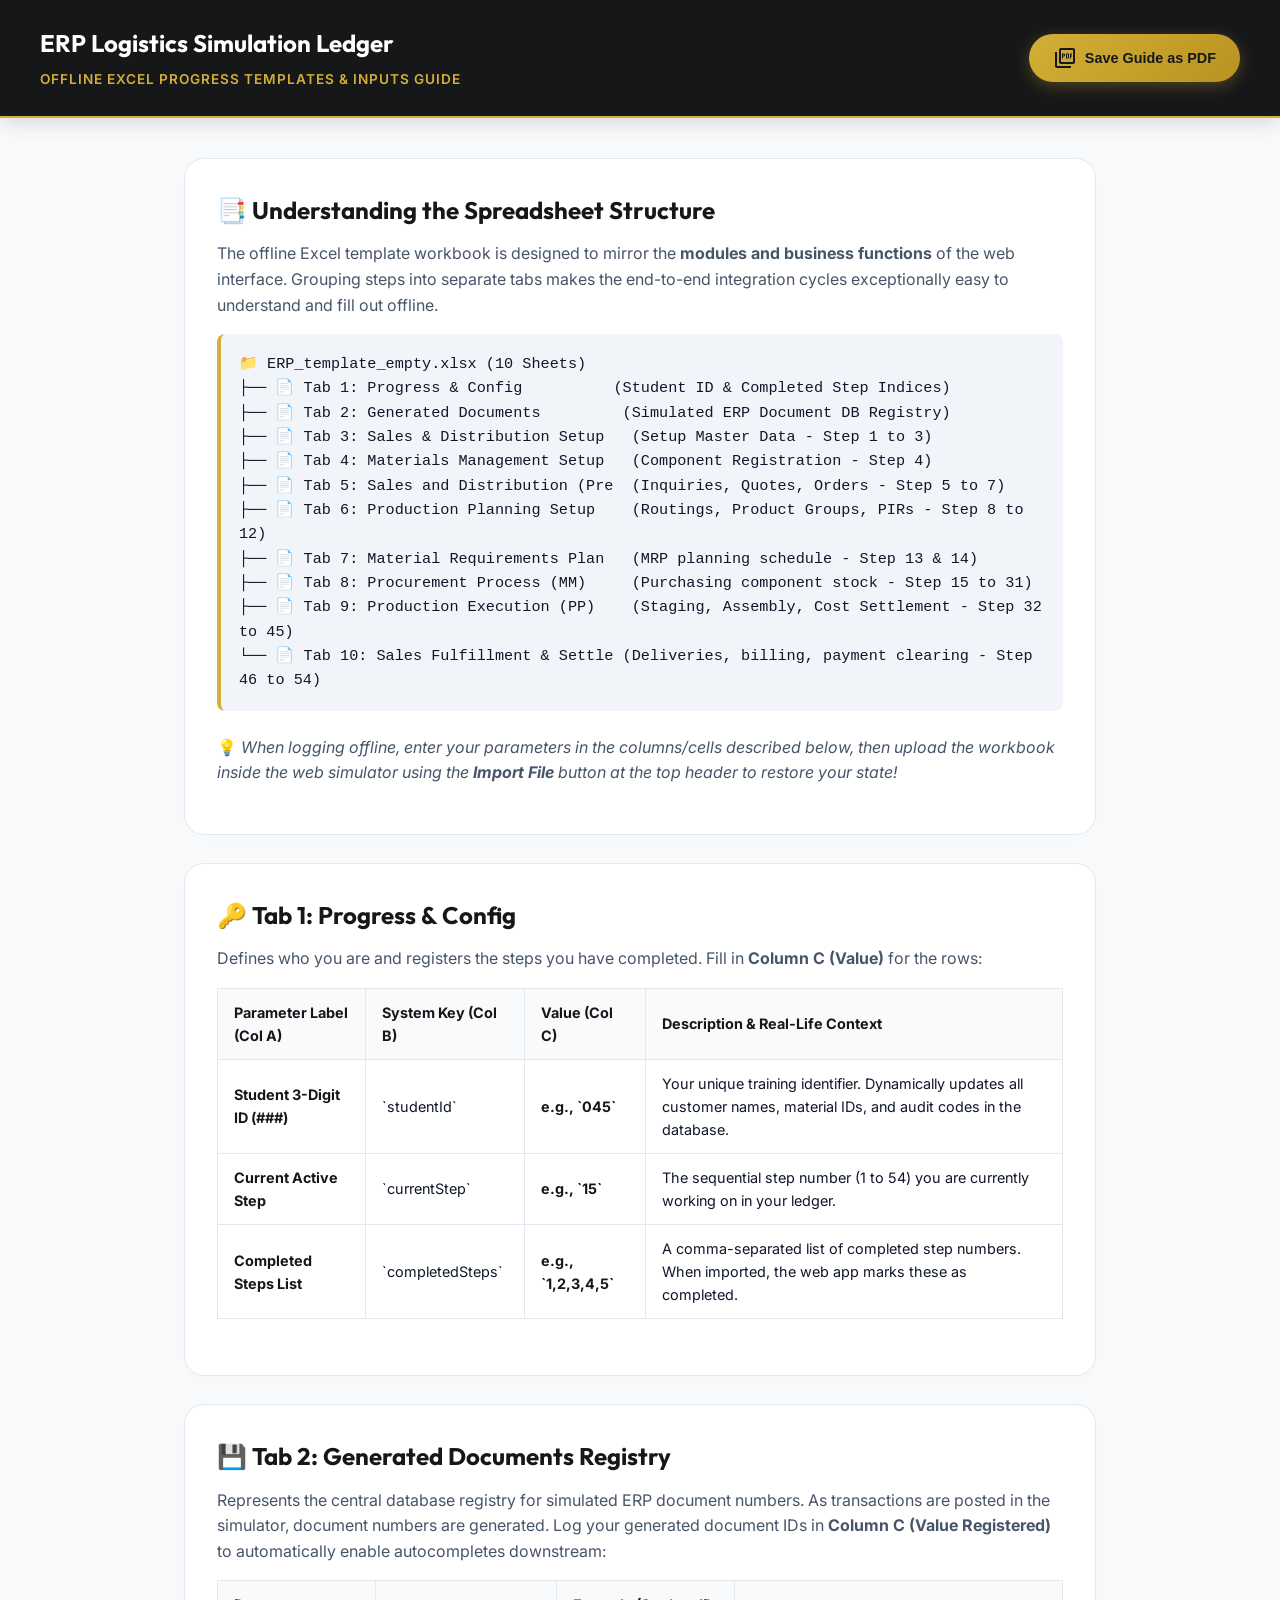
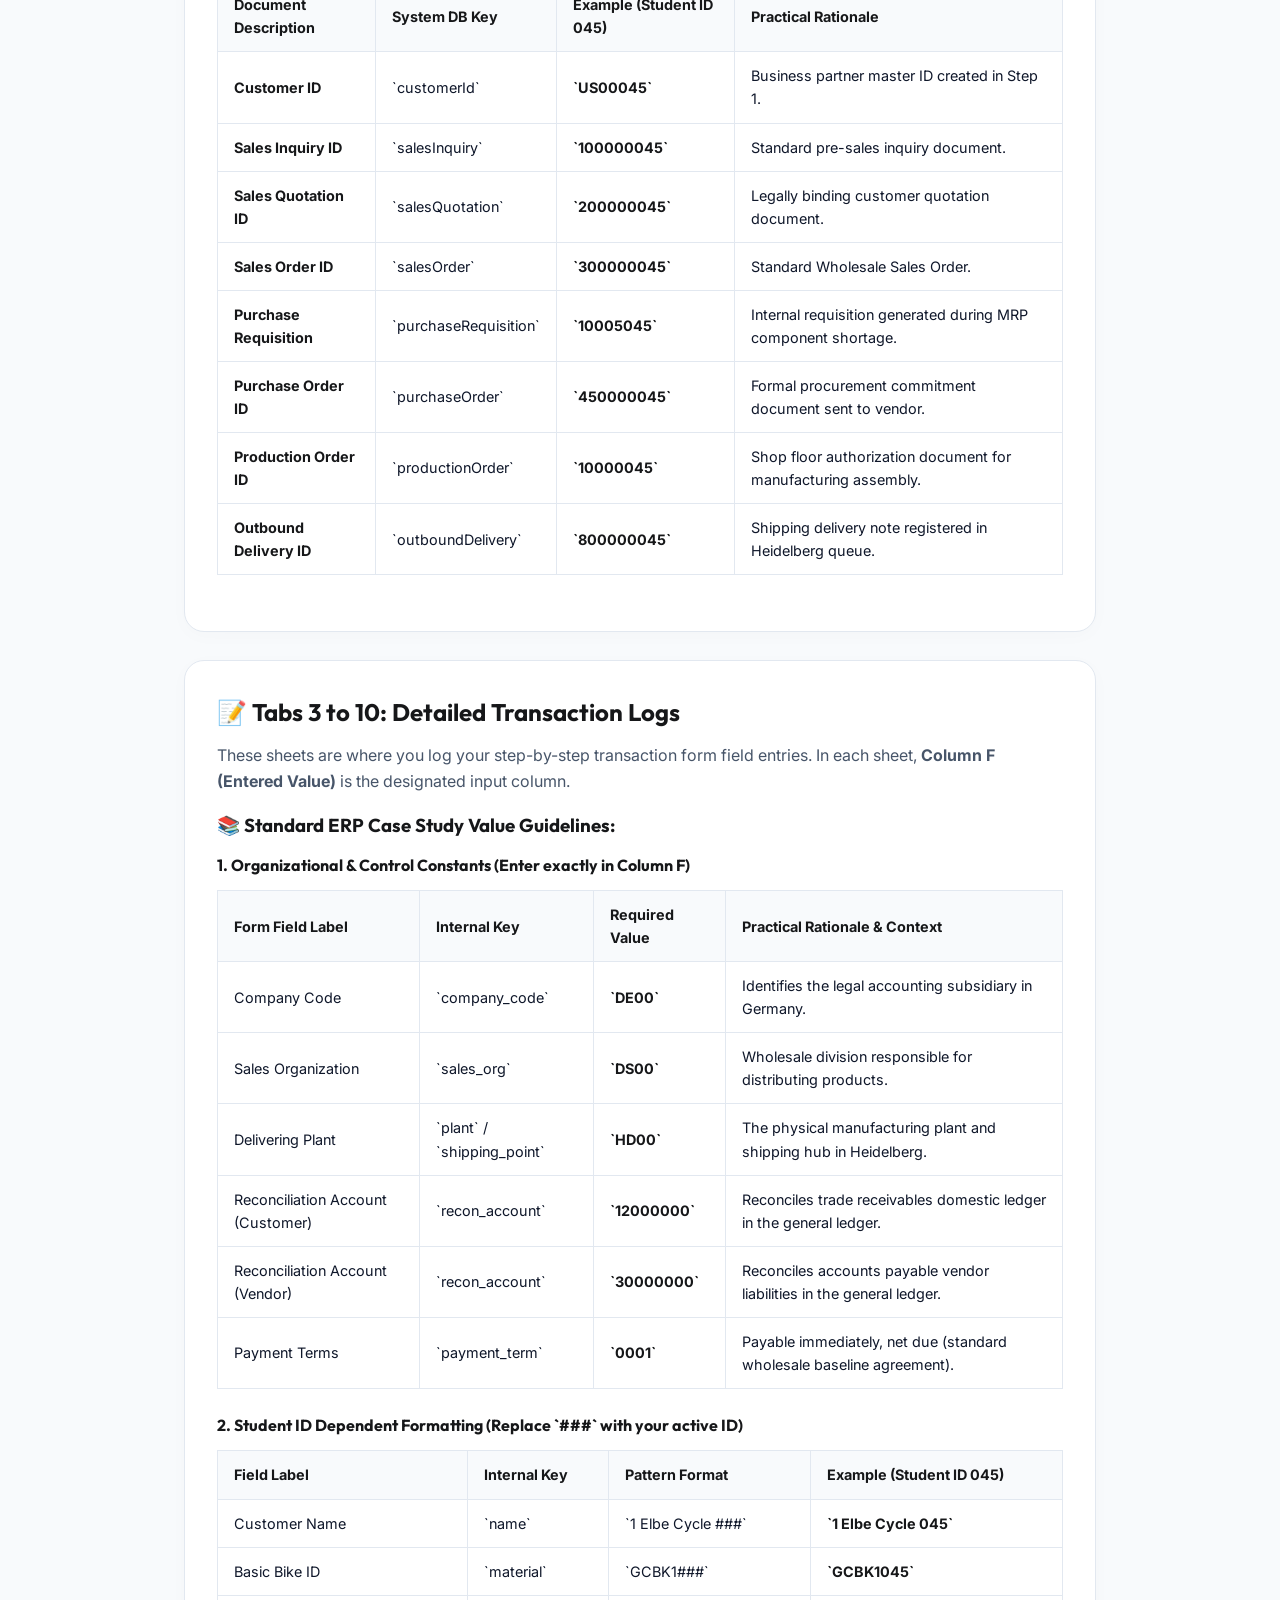
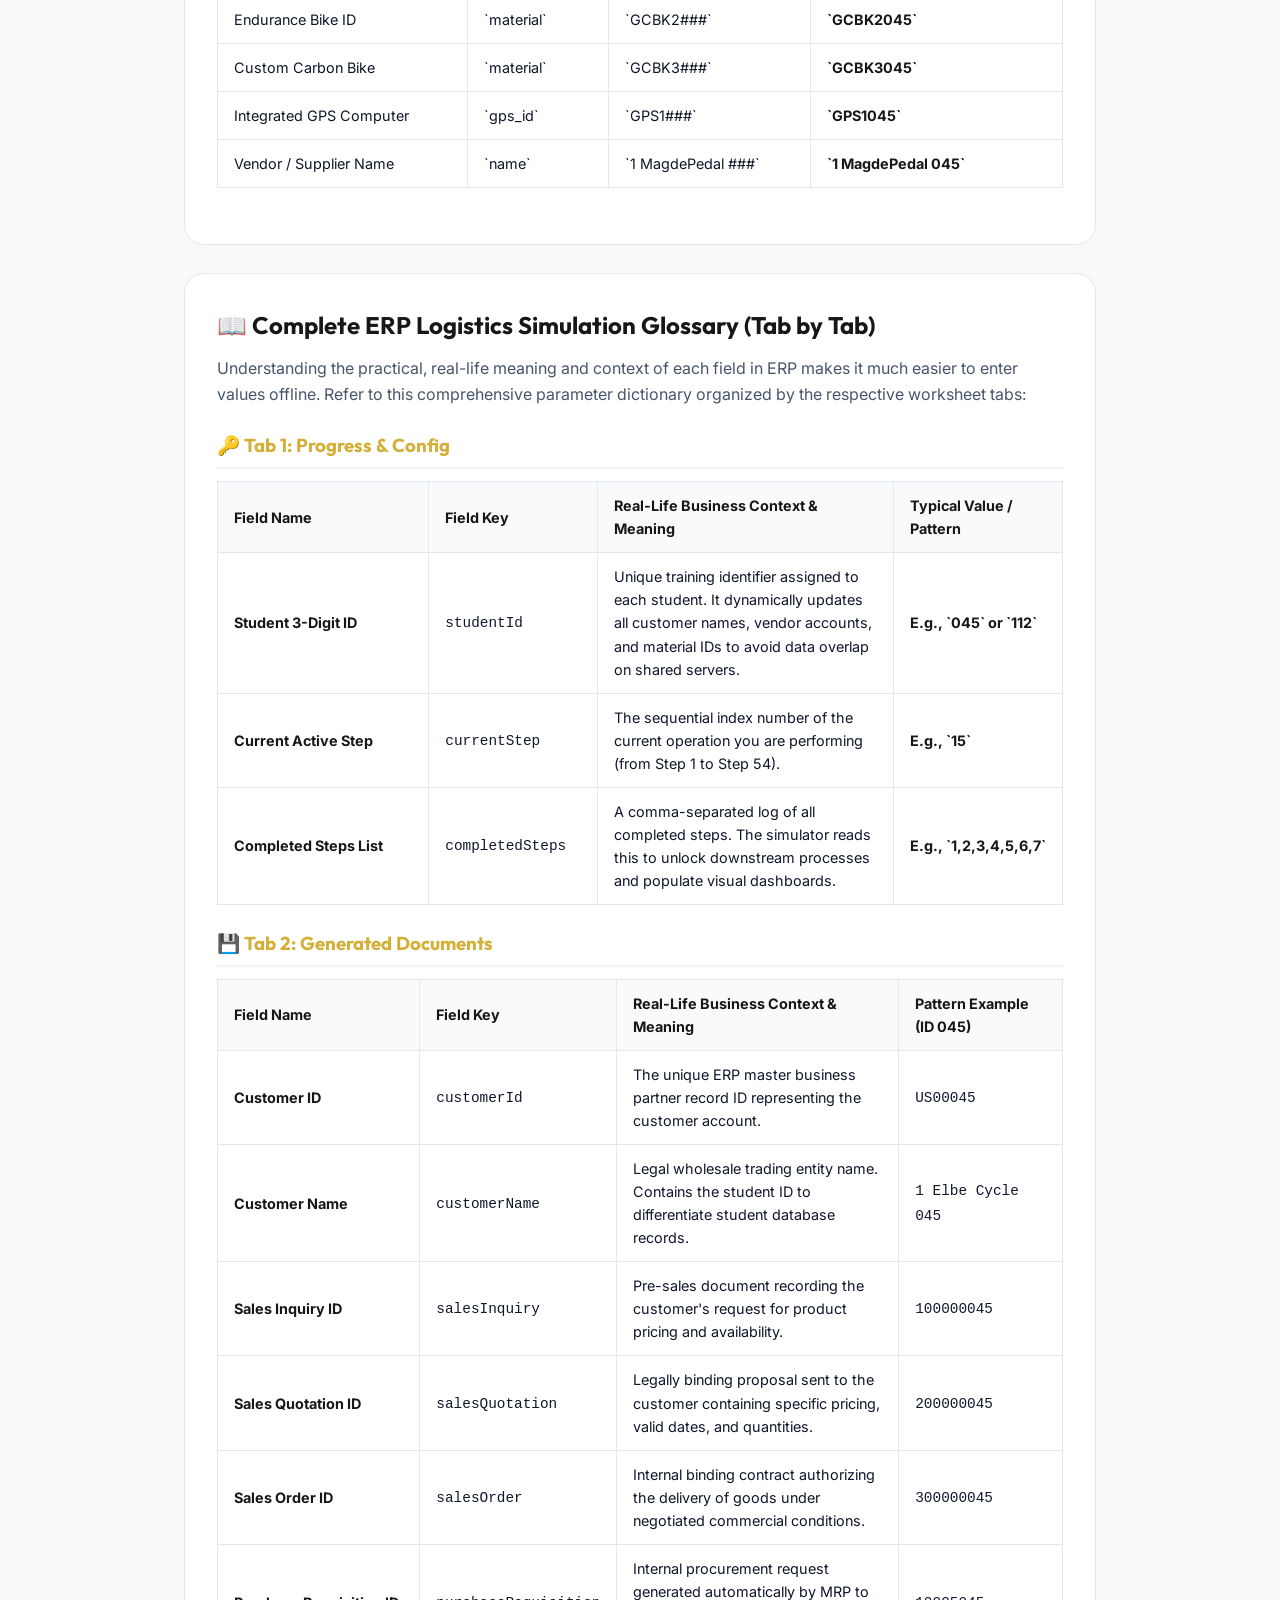
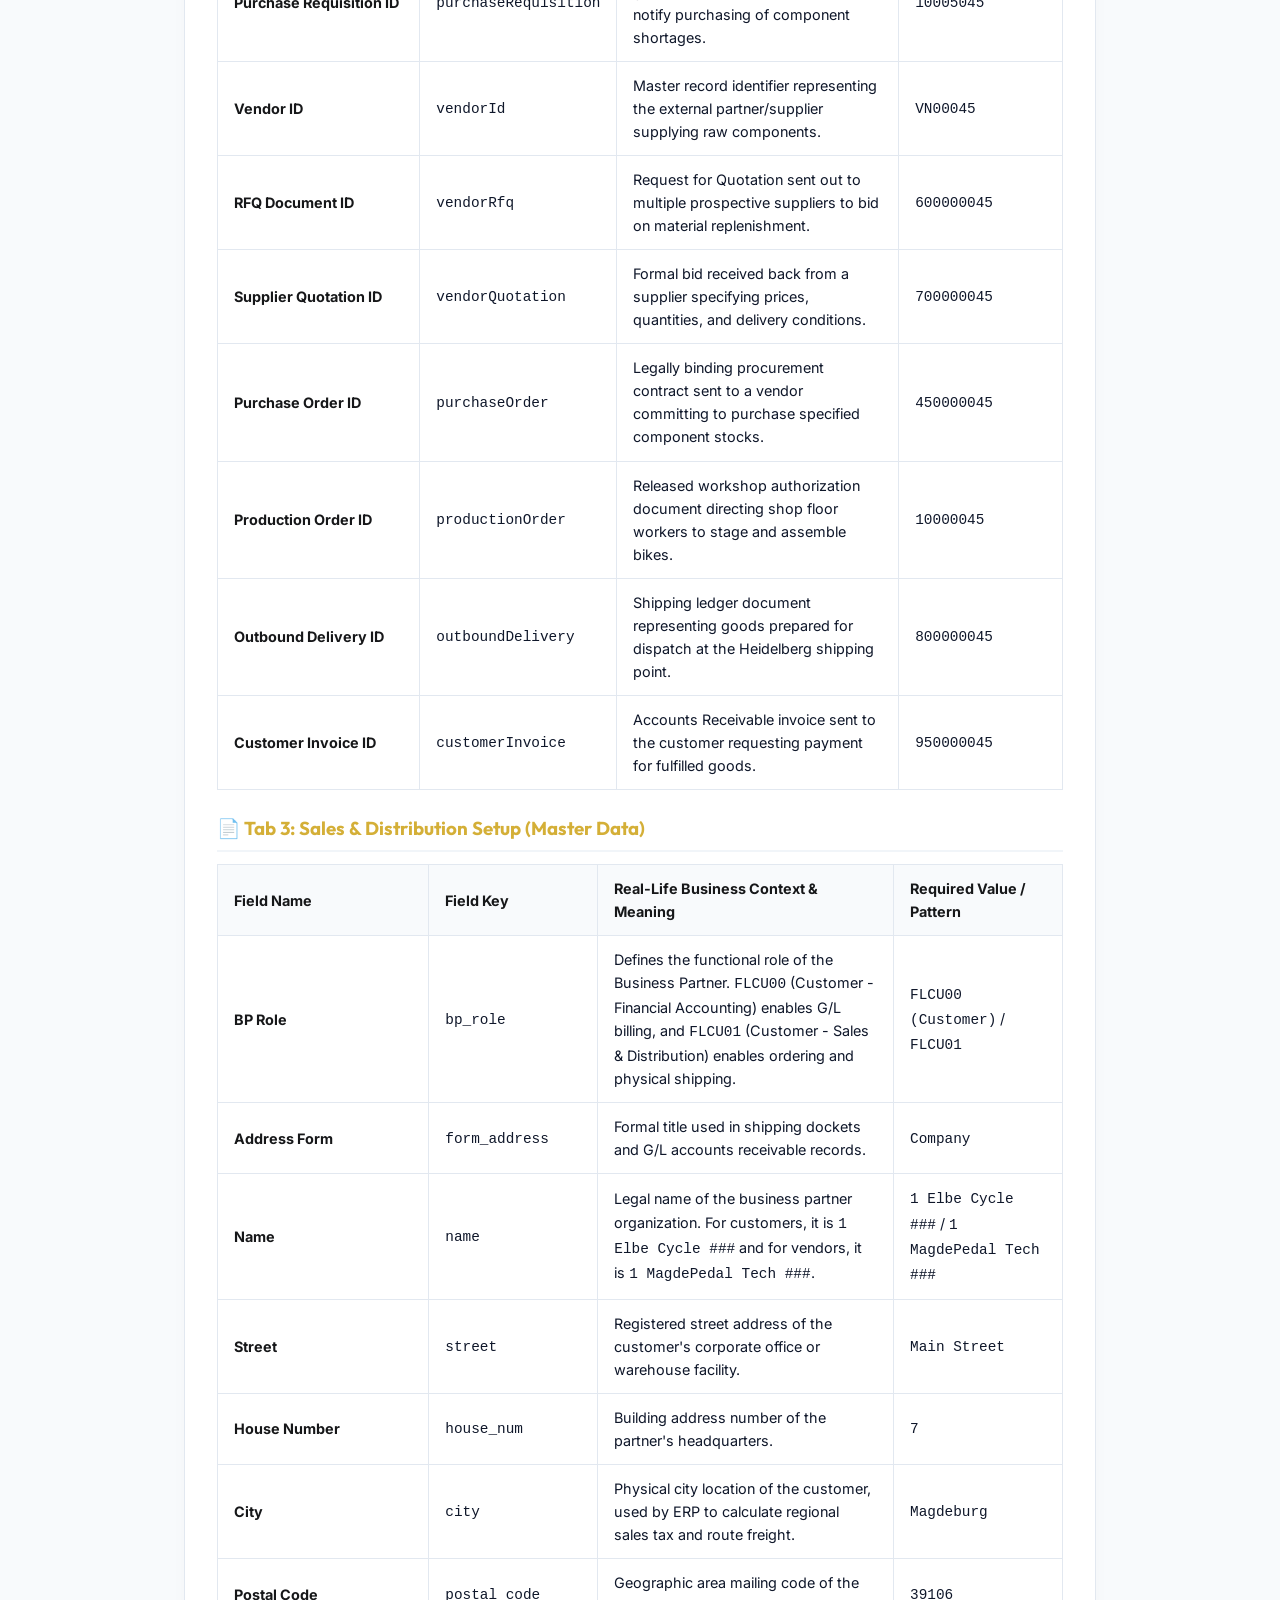
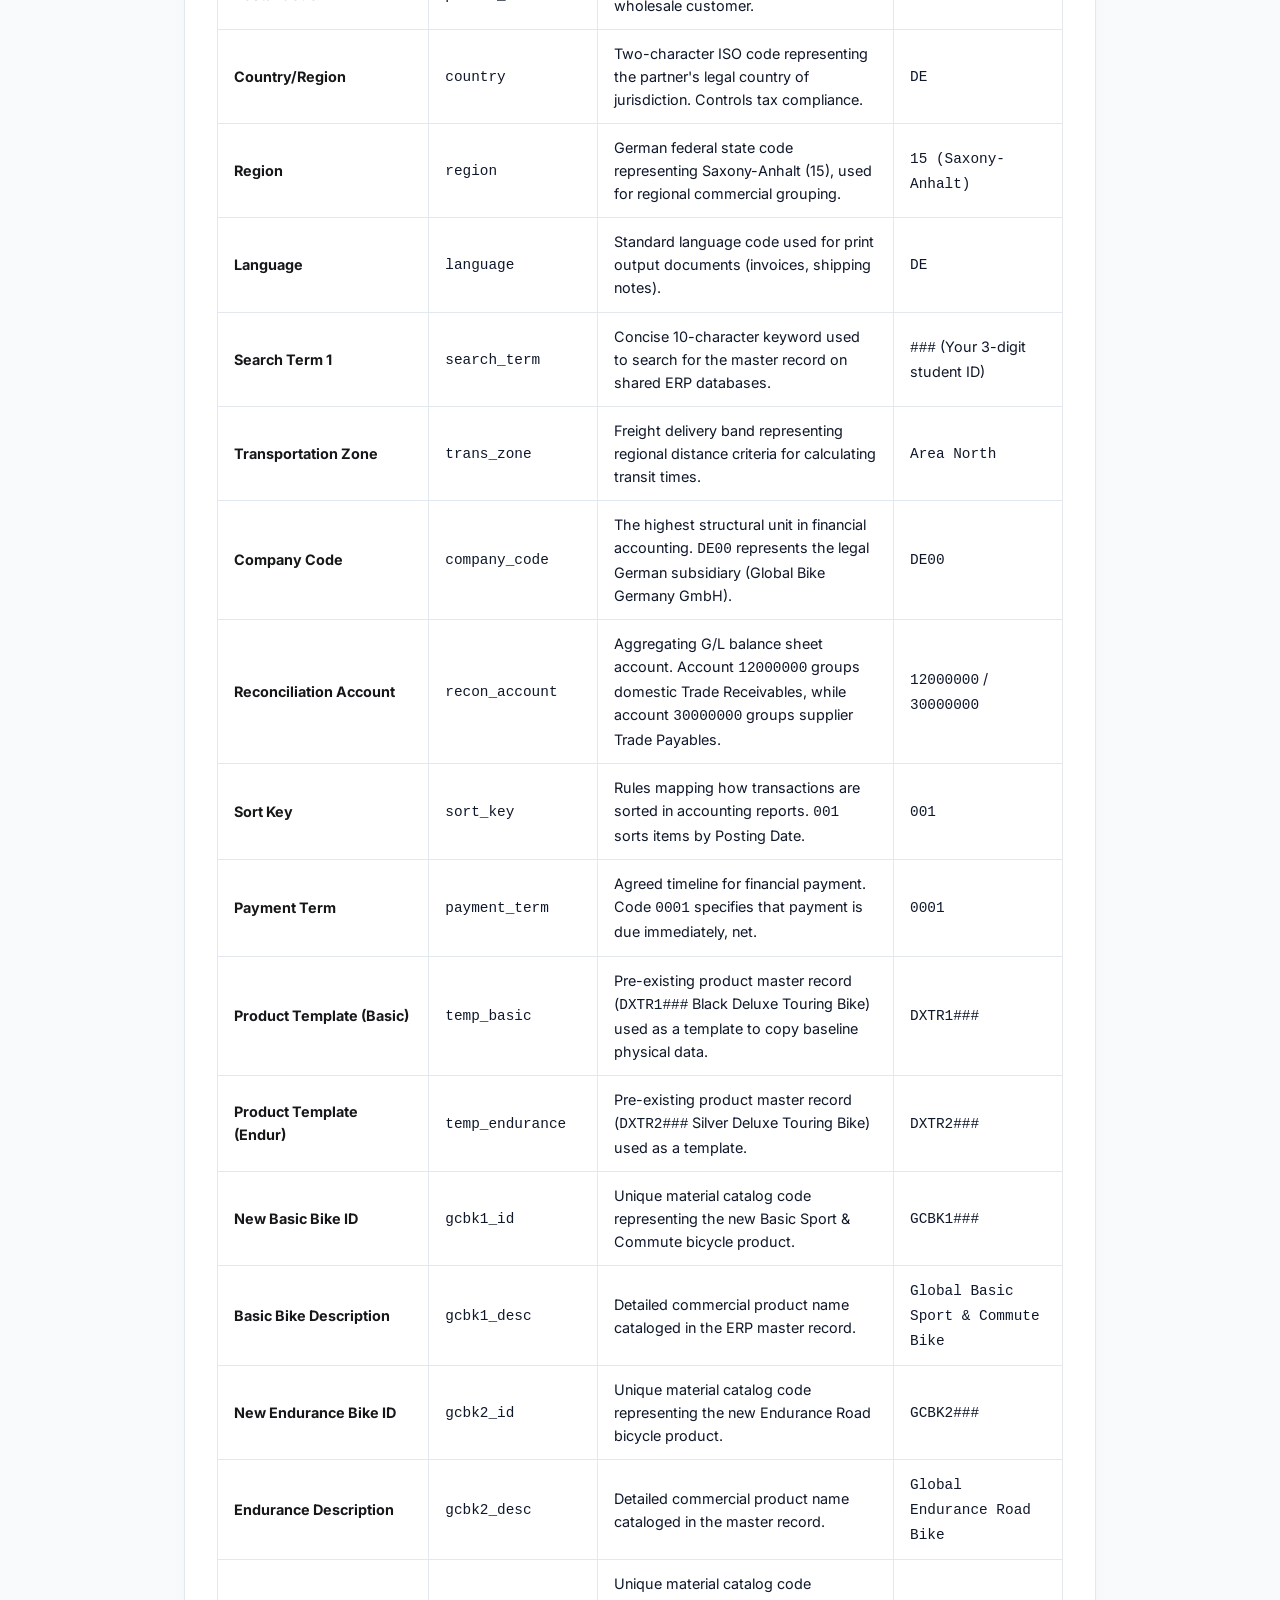
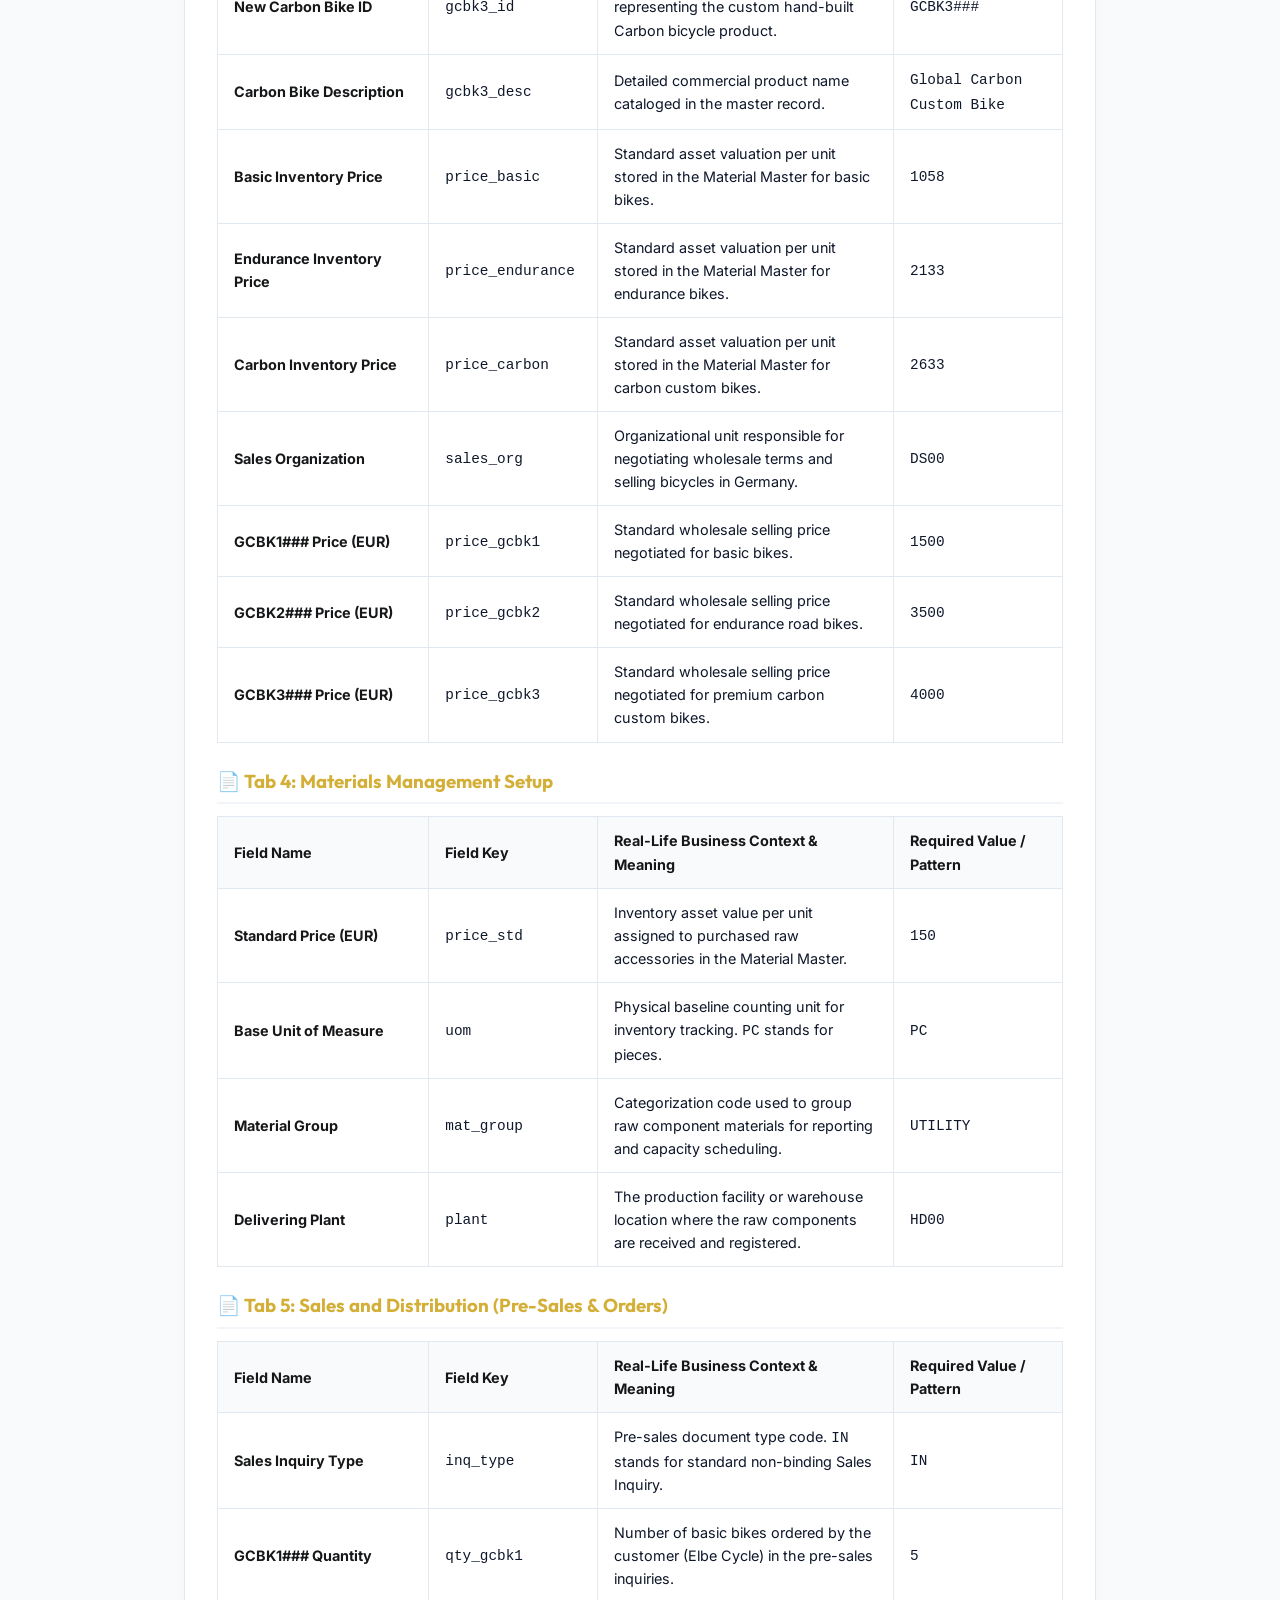
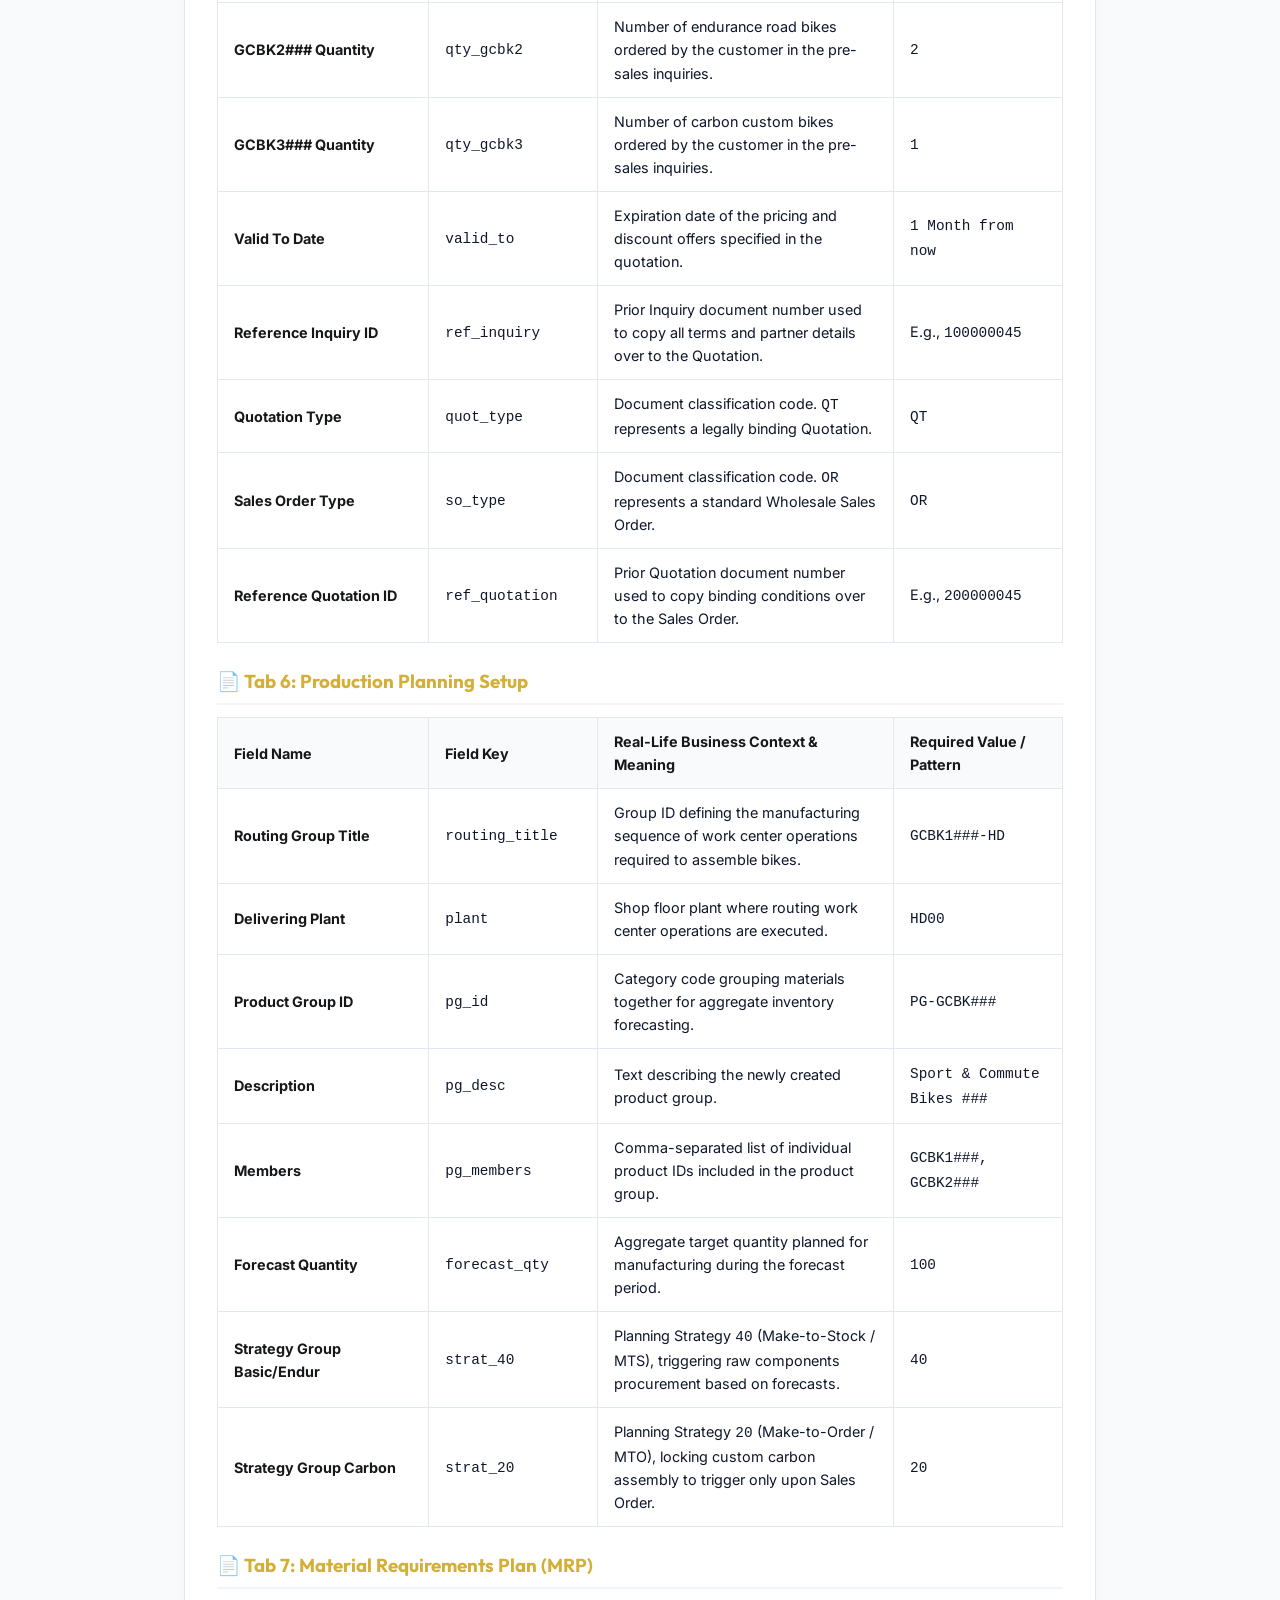
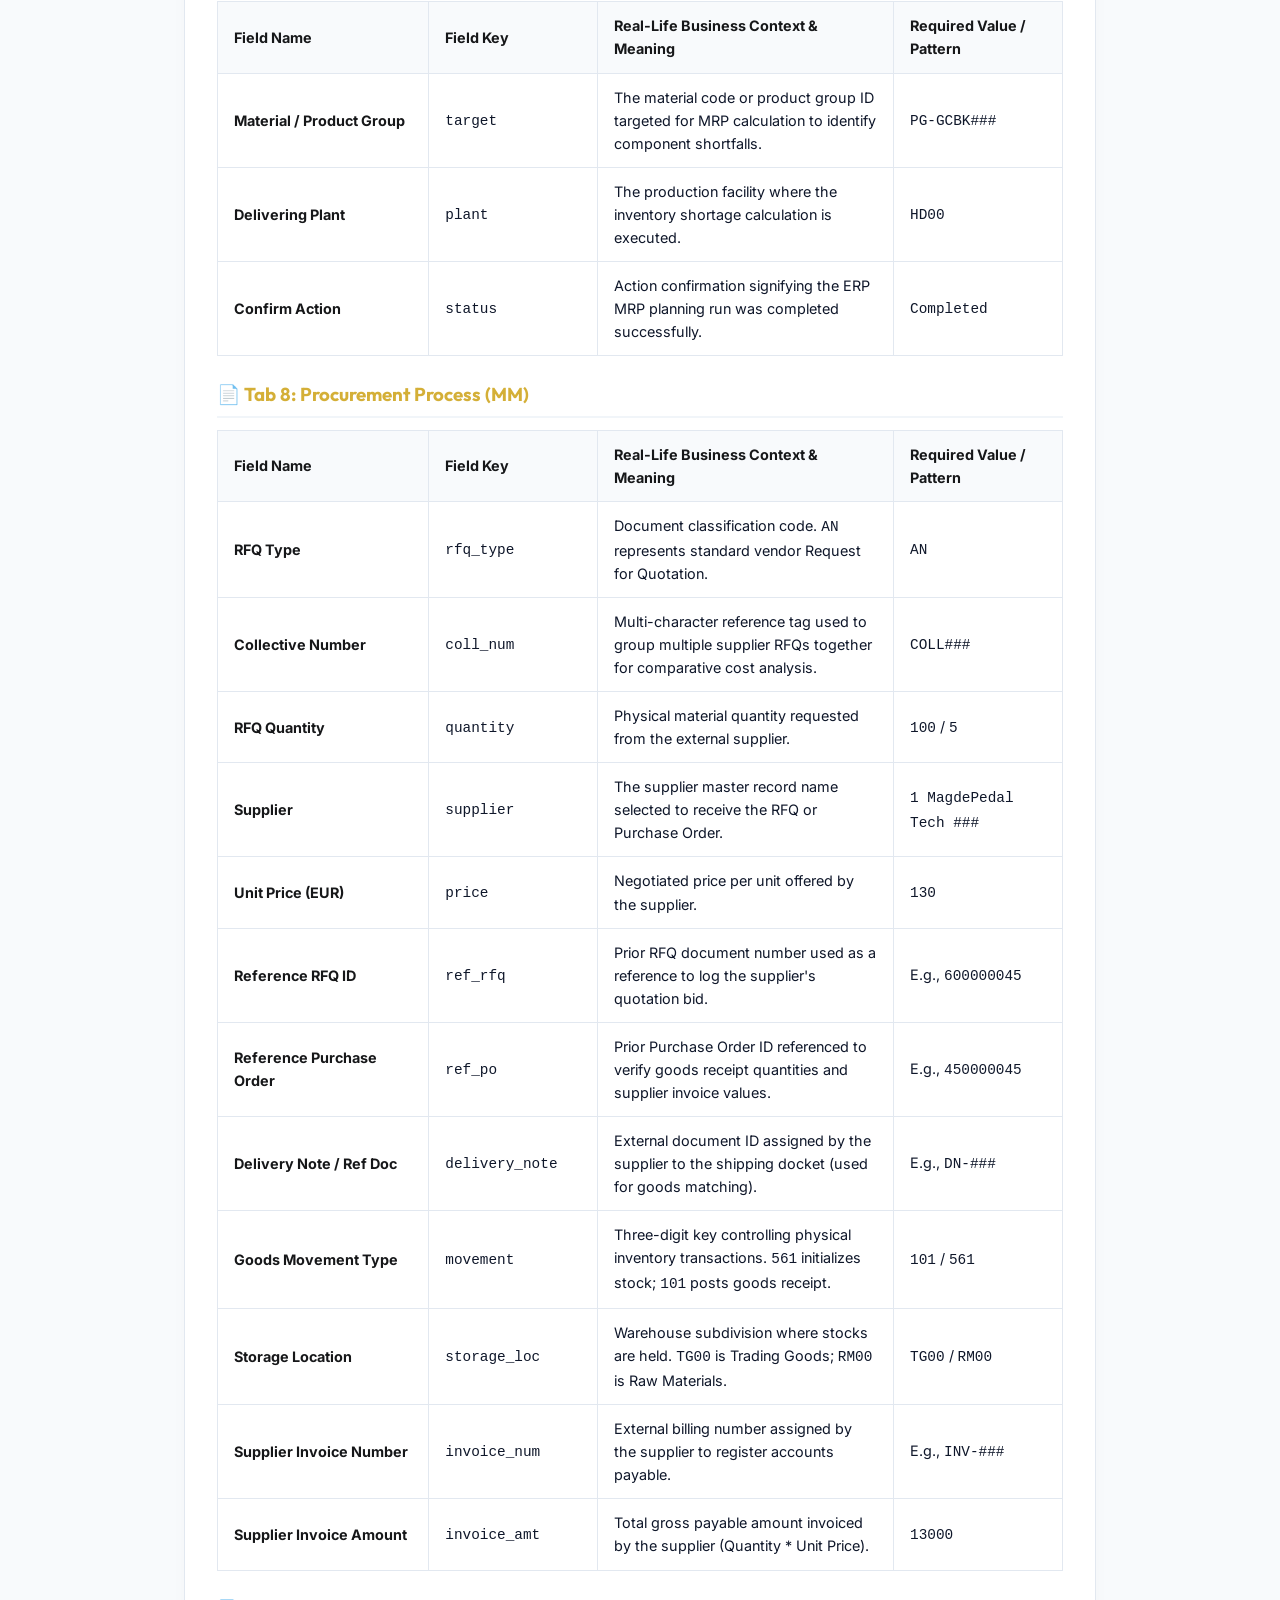
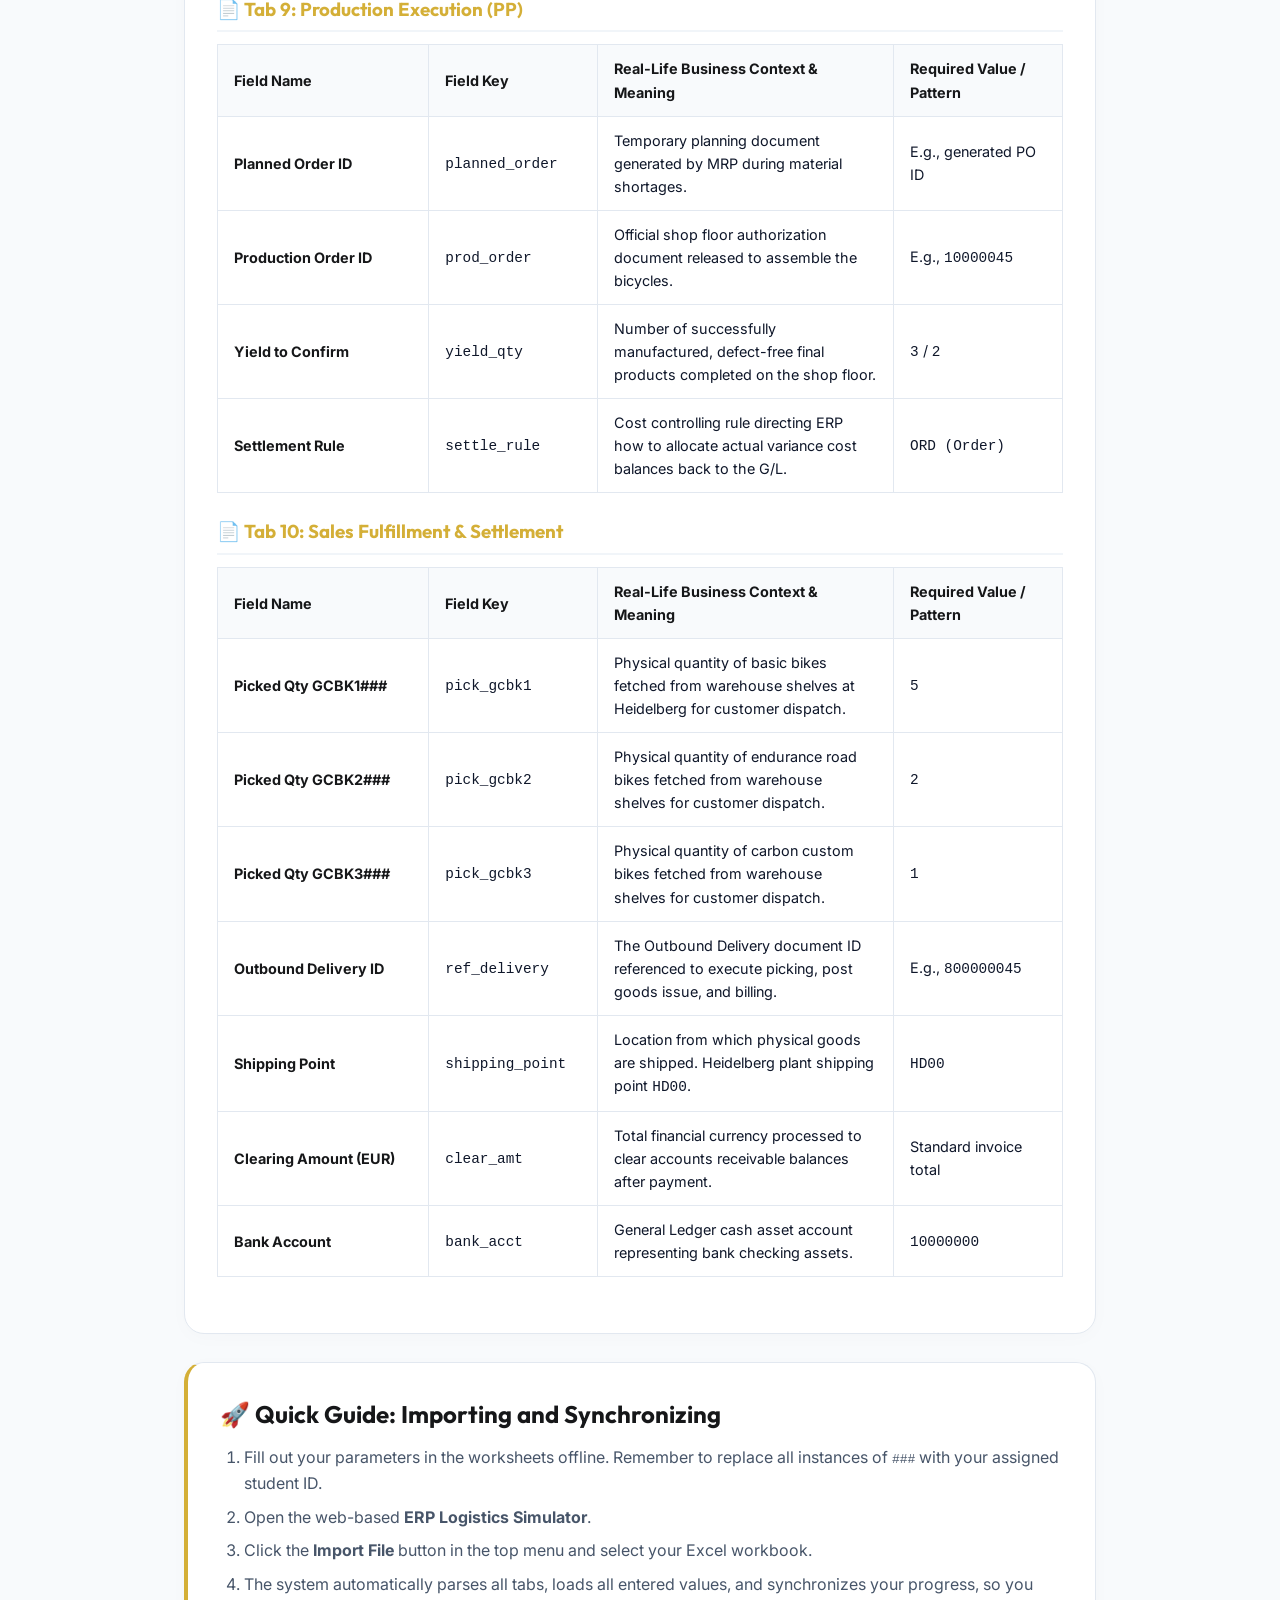
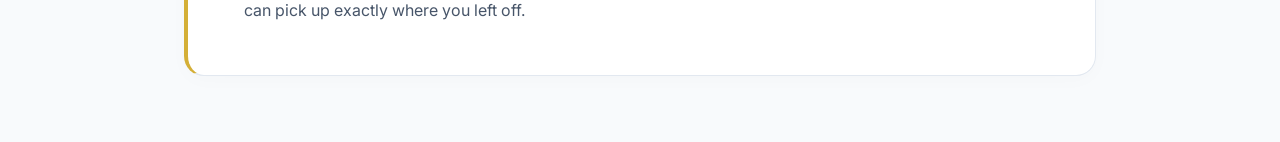
==== EXCEL_GUIDE.html @ 3cbfacad "Add files via upload" ====
<!DOCTYPE html>
<html lang="en">
<head>
  <meta charset="UTF-8">
  <meta name="viewport" content="width=device-width, initial-scale=1.0">
  <title>Offline Excel Ledger Instruction Guide - ERP ERP Logistics Simulator</title>
  <!-- Google Fonts -->
  <link rel="preconnect" href="https://fonts.googleapis.com">
  <link rel="preconnect" href="https://fonts.gstatic.com" crossorigin>
  <link href="https://fonts.googleapis.com/css2?family=Inter:wght@400;500;600;700&family=Outfit:wght@500;600;700;800&display=swap" rel="stylesheet">
  <!-- Google Material Symbols -->
  <link href="https://fonts.googleapis.com/css2?family=Material+Symbols+Outlined:opsz,wght,FILL,GRAD@20..48,100..700,0..1,-50..200" rel="stylesheet" />
  <style>
    :root {
      --primary: #d4af37; /* Metallic Yellow / Gold */
      --dark-grey: #161719; /* Deep Charcoal */
      --text-main: #0f172a;
      --text-muted: #475569;
      --border: #e2e8f0;
      --background: #f8fafc;
    }

    * {
      box-sizing: border-box;
      margin: 0;
      padding: 0;
    }

    body {
      font-family: 'Inter', sans-serif;
      color: var(--text-main);
      background-color: var(--background);
      line-height: 1.6;
      padding-bottom: 60px;
    }

    h1, h2, h3, h4 {
      font-family: 'Outfit', sans-serif;
      color: var(--dark-grey);
      margin-bottom: 12px;
      font-weight: 700;
    }

    /* Header Bar */
    header {
      background-color: var(--dark-grey);
      border-bottom: 2px solid var(--primary);
      color: #ffffff;
      padding: 24px 40px;
      display: flex;
      align-items: center;
      justify-content: space-between;
      position: sticky;
      top: 0;
      z-index: 100;
      box-shadow: 0 4px 20px rgba(0,0,0,0.15);
    }

    .header-title h1 {
      color: #ffffff;
      font-size: 1.5rem;
      margin-bottom: 4px;
    }

    .header-title span {
      color: var(--primary);
      font-size: 0.85rem;
      font-weight: 600;
      text-transform: uppercase;
      letter-spacing: 1px;
    }

    /* Print/PDF button styled beautifully in metallic gold */
    .btn-print {
      background: linear-gradient(135deg, var(--primary) 0%, #b89320 100%);
      color: #161719;
      border: none;
      padding: 12px 24px;
      border-radius: 9999px;
      font-size: 0.9rem;
      font-weight: 700;
      cursor: pointer;
      display: inline-flex;
      align-items: center;
      gap: 8px;
      box-shadow: 0 4px 15px rgba(212, 175, 55, 0.3);
      transition: all 0.3s cubic-bezier(0.34, 1.56, 0.64, 1);
    }

    .btn-print:hover {
      transform: translateY(-2px);
      box-shadow: 0 8px 25px rgba(212, 175, 55, 0.45);
    }

    .btn-print:active {
      transform: scale(0.95);
    }

    .material-symbols-outlined {
      font-variation-settings: 'FILL' 0, 'wght' 400, 'GRAD' 0, 'opsz' 24;
    }

    /* Content Area */
    .container {
      max-width: 960px;
      margin: 40px auto;
      padding: 0 24px;
    }

    .card {
      background: #ffffff;
      border: 1px solid var(--border);
      border-radius: 20px;
      padding: 32px;
      margin-bottom: 28px;
      box-shadow: 0 4px 20px rgba(0,0,0,0.02);
    }

    p {
      margin-bottom: 16px;
      color: var(--text-muted);
    }

    ol, ul {
      margin-bottom: 20px;
      padding-left: 24px;
    }

    li {
      margin-bottom: 8px;
      color: var(--text-muted);
    }

    /* Folder Structure Representation */
    .folder-tree {
      background-color: #f1f5f9;
      border-left: 4px solid var(--primary);
      border-radius: 8px;
      font-family: monospace;
      padding: 18px;
      margin-bottom: 24px;
      font-size: 0.95rem;
    }

    /* Table styling */
    table {
      width: 100%;
      border-collapse: collapse;
      margin-bottom: 24px;
      margin-top: 12px;
    }

    th, td {
      border: 1px solid var(--border);
      padding: 12px 16px;
      text-align: left;
      font-size: 0.9rem;
    }

    th {
      background-color: #f8fafc;
      font-weight: 700;
      color: var(--dark-grey);
    }

    td strong {
      color: var(--dark-grey);
    }

    .badge-primary {
      background-color: var(--primary);
      color: #161719;
      padding: 2px 8px;
      border-radius: 4px;
      font-size: 0.75rem;
      font-weight: 700;
    }

    /* Print styling rules */
    @media print {
      body {
        background-color: #ffffff;
        color: #000000;
        padding-bottom: 0;
      }
      header {
        display: none; /* Hide interactive header on paper */
      }
      .container {
        max-width: 100%;
        margin: 0;
        padding: 0;
      }
      .card {
        border: none;
        box-shadow: none;
        padding: 0;
        margin-bottom: 40px;
        page-break-inside: avoid;
      }
      th {
        background-color: #f1f5f9 !important;
        -webkit-print-color-adjust: exact;
        print-color-adjust: exact;
      }
      .badge-primary {
        border: 1px solid #000;
        color: #000;
      }
    }
  </style>
</head>
<body>

  <!-- Premium Dark Grey & Gold Header -->
  <header>
    <div class="header-title">
      <h1>ERP Logistics Simulation Ledger</h1>
      <span>Offline Excel Progress Templates &amp; Inputs Guide</span>
    </div>
    <button onclick="window.print()" class="btn-print">
      <span class="material-symbols-outlined">picture_as_pdf</span>
      <span>Save Guide as PDF</span>
    </button>
  </header>

  <div class="container">
    
    <!-- Card 1: Overview -->
    <div class="card">
      <h2>📑 Understanding the Spreadsheet Structure</h2>
      <p>The offline Excel template workbook is designed to mirror the <strong>modules and business functions</strong> of the web interface. Grouping steps into separate tabs makes the end-to-end integration cycles exceptionally easy to understand and fill out offline.</p>
      
      <div class="folder-tree">
📁 ERP_template_empty.xlsx (10 Sheets)<br>
├── 📄 Tab 1: Progress &amp; Config &nbsp; &nbsp; &nbsp; &nbsp; &nbsp;(Student ID &amp; Completed Step Indices)<br>
├── 📄 Tab 2: Generated Documents &nbsp; &nbsp; &nbsp; &nbsp; (Simulated ERP Document DB Registry)<br>
├── 📄 Tab 3: Sales &amp; Distribution Setup &nbsp; (Setup Master Data - Step 1 to 3)<br>
├── 📄 Tab 4: Materials Management Setup &nbsp; (Component Registration - Step 4)<br>
├── 📄 Tab 5: Sales and Distribution (Pre &nbsp;(Inquiries, Quotes, Orders - Step 5 to 7)<br>
├── 📄 Tab 6: Production Planning Setup &nbsp; &nbsp;(Routings, Product Groups, PIRs - Step 8 to 12)<br>
├── 📄 Tab 7: Material Requirements Plan &nbsp; (MRP planning schedule - Step 13 &amp; 14)<br>
├── 📄 Tab 8: Procurement Process (MM) &nbsp; &nbsp; (Purchasing component stock - Step 15 to 31)<br>
├── 📄 Tab 9: Production Execution (PP) &nbsp; &nbsp;(Staging, Assembly, Cost Settlement - Step 32 to 45)<br>
└── 📄 Tab 10: Sales Fulfillment &amp; Settle (Deliveries, billing, payment clearing - Step 46 to 54)
      </div>
      <p>💡 <em>When logging offline, enter your parameters in the columns/cells described below, then upload the workbook inside the web simulator using the <strong>Import File</strong> button at the top header to restore your state!</em></p>
    </div>

    <!-- Card 2: Tab 1 details -->
    <div class="card">
      <h2>🔑 Tab 1: Progress &amp; Config</h2>
      <p>Defines who you are and registers the steps you have completed. Fill in <strong>Column C (Value)</strong> for the rows:</p>
      <table>
        <thead>
          <tr>
            <th>Parameter Label (Col A)</th>
            <th>System Key (Col B)</th>
            <th>Value (Col C)</th>
            <th>Description &amp; Real-Life Context</th>
          </tr>
        </thead>
        <tbody>
          <tr>
            <td><strong>Student 3-Digit ID (###)</strong></td>
            <td>`studentId`</td>
            <td><strong>e.g., `045`</strong></td>
            <td>Your unique training identifier. Dynamically updates all customer names, material IDs, and audit codes in the database.</td>
          </tr>
          <tr>
            <td><strong>Current Active Step</strong></td>
            <td>`currentStep`</td>
            <td><strong>e.g., `15`</strong></td>
            <td>The sequential step number (1 to 54) you are currently working on in your ledger.</td>
          </tr>
          <tr>
            <td><strong>Completed Steps List</strong></td>
            <td>`completedSteps`</td>
            <td><strong>e.g., `1,2,3,4,5`</strong></td>
            <td>A comma-separated list of completed step numbers. When imported, the web app marks these as completed.</td>
          </tr>
        </tbody>
      </table>
    </div>

    <!-- Card 3: Tab 2 details -->
    <div class="card">
      <h2>💾 Tab 2: Generated Documents Registry</h2>
      <p>Represents the central database registry for simulated ERP document numbers. As transactions are posted in the simulator, document numbers are generated. Log your generated document IDs in <strong>Column C (Value Registered)</strong> to automatically enable autocompletes downstream:</p>
      <table>
        <thead>
          <tr>
            <th>Document Description</th>
            <th>System DB Key</th>
            <th>Example (Student ID 045)</th>
            <th>Practical Rationale</th>
          </tr>
        </thead>
        <tbody>
          <tr>
            <td><strong>Customer ID</strong></td>
            <td>`customerId`</td>
            <td><strong>`US00045`</strong></td>
            <td>Business partner master ID created in Step 1.</td>
          </tr>
          <tr>
            <td><strong>Sales Inquiry ID</strong></td>
            <td>`salesInquiry`</td>
            <td><strong>`100000045`</strong></td>
            <td>Standard pre-sales inquiry document.</td>
          </tr>
          <tr>
            <td><strong>Sales Quotation ID</strong></td>
            <td>`salesQuotation`</td>
            <td><strong>`200000045`</strong></td>
            <td>Legally binding customer quotation document.</td>
          </tr>
          <tr>
            <td><strong>Sales Order ID</strong></td>
            <td>`salesOrder`</td>
            <td><strong>`300000045`</strong></td>
            <td>Standard Wholesale Sales Order.</td>
          </tr>
          <tr>
            <td><strong>Purchase Requisition</strong></td>
            <td>`purchaseRequisition`</td>
            <td><strong>`10005045`</strong></td>
            <td>Internal requisition generated during MRP component shortage.</td>
          </tr>
          <tr>
            <td><strong>Purchase Order ID</strong></td>
            <td>`purchaseOrder`</td>
            <td><strong>`450000045`</strong></td>
            <td>Formal procurement commitment document sent to vendor.</td>
          </tr>
          <tr>
            <td><strong>Production Order ID</strong></td>
            <td>`productionOrder`</td>
            <td><strong>`10000045`</strong></td>
            <td>Shop floor authorization document for manufacturing assembly.</td>
          </tr>
          <tr>
            <td><strong>Outbound Delivery ID</strong></td>
            <td>`outboundDelivery`</td>
            <td><strong>`800000045`</strong></td>
            <td>Shipping delivery note registered in Heidelberg queue.</td>
          </tr>
        </tbody>
      </table>
    </div>

    <!-- Card 4: Tab 3-10 details -->
    <div class="card">
      <h2>📝 Tabs 3 to 10: Detailed Transaction Logs</h2>
      <p>These sheets are where you log your step-by-step transaction form field entries. In each sheet, <strong>Column F (Entered Value)</strong> is the designated input column.</p>
      
      <h3>📚 Standard ERP Case Study Value Guidelines:</h3>
      
      <h4>1. Organizational &amp; Control Constants (Enter exactly in Column F)</h4>
      <table>
        <thead>
          <tr>
            <th>Form Field Label</th>
            <th>Internal Key</th>
            <th>Required Value</th>
            <th>Practical Rationale &amp; Context</th>
          </tr>
        </thead>
        <tbody>
          <tr>
            <td>Company Code</td>
            <td>`company_code`</td>
            <td><strong>`DE00`</strong></td>
            <td>Identifies the legal accounting subsidiary in Germany.</td>
          </tr>
          <tr>
            <td>Sales Organization</td>
            <td>`sales_org`</td>
            <td><strong>`DS00`</strong></td>
            <td>Wholesale division responsible for distributing products.</td>
          </tr>
          <tr>
            <td>Delivering Plant</td>
            <td>`plant` / `shipping_point`</td>
            <td><strong>`HD00`</strong></td>
            <td>The physical manufacturing plant and shipping hub in Heidelberg.</td>
          </tr>
          <tr>
            <td>Reconciliation Account (Customer)</td>
            <td>`recon_account`</td>
            <td><strong>`12000000`</strong></td>
            <td>Reconciles trade receivables domestic ledger in the general ledger.</td>
          </tr>
          <tr>
            <td>Reconciliation Account (Vendor)</td>
            <td>`recon_account`</td>
            <td><strong>`30000000`</strong></td>
            <td>Reconciles accounts payable vendor liabilities in the general ledger.</td>
          </tr>
          <tr>
            <td>Payment Terms</td>
            <td>`payment_term`</td>
            <td><strong>`0001`</strong></td>
            <td>Payable immediately, net due (standard wholesale baseline agreement).</td>
          </tr>
        </tbody>
      </table>

      <h4>2. Student ID Dependent Formatting (Replace `###` with your active ID)</h4>
      <table>
        <thead>
          <tr>
            <th>Field Label</th>
            <th>Internal Key</th>
            <th>Pattern Format</th>
            <th>Example (Student ID 045)</th>
          </tr>
        </thead>
        <tbody>
          <tr>
            <td>Customer Name</td>
            <td>`name`</td>
            <td>`1 Elbe Cycle ###`</td>
            <td><strong>`1 Elbe Cycle 045`</strong></td>
          </tr>
          <tr>
            <td>Basic Bike ID</td>
            <td>`material`</td>
            <td>`GCBK1###`</td>
            <td><strong>`GCBK1045`</strong></td>
          </tr>
          <tr>
            <td>Endurance Bike ID</td>
            <td>`material`</td>
            <td>`GCBK2###`</td>
            <td><strong>`GCBK2045`</strong></td>
          </tr>
          <tr>
            <td>Custom Carbon Bike</td>
            <td>`material`</td>
            <td>`GCBK3###`</td>
            <td><strong>`GCBK3045`</strong></td>
          </tr>
          <tr>
            <td>Integrated GPS Computer</td>
            <td>`gps_id`</td>
            <td>`GPS1###`</td>
            <td><strong>`GPS1045`</strong></td>
          </tr>
          <tr>
            <td>Vendor / Supplier Name</td>
            <td>`name`</td>
            <td>`1 MagdePedal ###`</td>
            <td><strong>`1 MagdePedal 045`</strong></td>
          </tr>
        </tbody>
      </table>
    </div>

    <!-- Card 5: Business Fields Glossary -->
    <div class="card">
      <h2>📖 Complete ERP Logistics Simulation Glossary (Tab by Tab)</h2>
      <p>Understanding the practical, real-life meaning and context of each field in ERP makes it much easier to enter values offline. Refer to this comprehensive parameter dictionary organized by the respective worksheet tabs:</p>

      <h3 style="margin-top: 24px; color: var(--primary); border-bottom: 2px solid #f1f5f9; padding-bottom: 6px;">🔑 Tab 1: Progress &amp; Config</h3>
      <table>
        <thead>
          <tr>
            <th style="width: 25%;">Field Name</th>
            <th style="width: 20%;">Field Key</th>
            <th style="width: 35%;">Real-Life Business Context &amp; Meaning</th>
            <th style="width: 20%;">Typical Value / Pattern</th>
          </tr>
        </thead>
        <tbody>
          <tr>
            <td><strong>Student 3-Digit ID</strong></td>
            <td><code>studentId</code></td>
            <td>Unique training identifier assigned to each student. It dynamically updates all customer names, vendor accounts, and material IDs to avoid data overlap on shared servers.</td>
            <td><strong>E.g., `045` or `112`</strong></td>
          </tr>
          <tr>
            <td><strong>Current Active Step</strong></td>
            <td><code>currentStep</code></td>
            <td>The sequential index number of the current operation you are performing (from Step 1 to Step 54).</td>
            <td><strong>E.g., `15`</strong></td>
          </tr>
          <tr>
            <td><strong>Completed Steps List</strong></td>
            <td><code>completedSteps</code></td>
            <td>A comma-separated log of all completed steps. The simulator reads this to unlock downstream processes and populate visual dashboards.</td>
            <td><strong>E.g., `1,2,3,4,5,6,7`</strong></td>
          </tr>
        </tbody>
      </table>

      <h3 style="margin-top: 24px; color: var(--primary); border-bottom: 2px solid #f1f5f9; padding-bottom: 6px;">💾 Tab 2: Generated Documents</h3>
      <table>
        <thead>
          <tr>
            <th style="width: 25%;">Field Name</th>
            <th style="width: 20%;">Field Key</th>
            <th style="width: 35%;">Real-Life Business Context &amp; Meaning</th>
            <th style="width: 20%;">Pattern Example (ID 045)</th>
          </tr>
        </thead>
        <tbody>
          <tr>
            <td><strong>Customer ID</strong></td>
            <td><code>customerId</code></td>
            <td>The unique ERP master business partner record ID representing the customer account.</td>
            <td><code>US00045</code></td>
          </tr>
          <tr>
            <td><strong>Customer Name</strong></td>
            <td><code>customerName</code></td>
            <td>Legal wholesale trading entity name. Contains the student ID to differentiate student database records.</td>
            <td><code>1 Elbe Cycle 045</code></td>
          </tr>
          <tr>
            <td><strong>Sales Inquiry ID</strong></td>
            <td><code>salesInquiry</code></td>
            <td>Pre-sales document recording the customer's request for product pricing and availability.</td>
            <td><code>100000045</code></td>
          </tr>
          <tr>
            <td><strong>Sales Quotation ID</strong></td>
            <td><code>salesQuotation</code></td>
            <td>Legally binding proposal sent to the customer containing specific pricing, valid dates, and quantities.</td>
            <td><code>200000045</code></td>
          </tr>
          <tr>
            <td><strong>Sales Order ID</strong></td>
            <td><code>salesOrder</code></td>
            <td>Internal binding contract authorizing the delivery of goods under negotiated commercial conditions.</td>
            <td><code>300000045</code></td>
          </tr>
          <tr>
            <td><strong>Purchase Requisition ID</strong></td>
            <td><code>purchaseRequisition</code></td>
            <td>Internal procurement request generated automatically by MRP to notify purchasing of component shortages.</td>
            <td><code>10005045</code></td>
          </tr>
          <tr>
            <td><strong>Vendor ID</strong></td>
            <td><code>vendorId</code></td>
            <td>Master record identifier representing the external partner/supplier supplying raw components.</td>
            <td><code>VN00045</code></td>
          </tr>
          <tr>
            <td><strong>RFQ Document ID</strong></td>
            <td><code>vendorRfq</code></td>
            <td>Request for Quotation sent out to multiple prospective suppliers to bid on material replenishment.</td>
            <td><code>600000045</code></td>
          </tr>
          <tr>
            <td><strong>Supplier Quotation ID</strong></td>
            <td><code>vendorQuotation</code></td>
            <td>Formal bid received back from a supplier specifying prices, quantities, and delivery conditions.</td>
            <td><code>700000045</code></td>
          </tr>
          <tr>
            <td><strong>Purchase Order ID</strong></td>
            <td><code>purchaseOrder</code></td>
            <td>Legally binding procurement contract sent to a vendor committing to purchase specified component stocks.</td>
            <td><code>450000045</code></td>
          </tr>
          <tr>
            <td><strong>Production Order ID</strong></td>
            <td><code>productionOrder</code></td>
            <td>Released workshop authorization document directing shop floor workers to stage and assemble bikes.</td>
            <td><code>10000045</code></td>
          </tr>
          <tr>
            <td><strong>Outbound Delivery ID</strong></td>
            <td><code>outboundDelivery</code></td>
            <td>Shipping ledger document representing goods prepared for dispatch at the Heidelberg shipping point.</td>
            <td><code>800000045</code></td>
          </tr>
          <tr>
            <td><strong>Customer Invoice ID</strong></td>
            <td><code>customerInvoice</code></td>
            <td>Accounts Receivable invoice sent to the customer requesting payment for fulfilled goods.</td>
            <td><code>950000045</code></td>
          </tr>
        </tbody>
      </table>

      <h3 style="margin-top: 24px; color: var(--primary); border-bottom: 2px solid #f1f5f9; padding-bottom: 6px;">📄 Tab 3: Sales &amp; Distribution Setup (Master Data)</h3>
      <table>
        <thead>
          <tr>
            <th style="width: 25%;">Field Name</th>
            <th style="width: 20%;">Field Key</th>
            <th style="width: 35%;">Real-Life Business Context &amp; Meaning</th>
            <th style="width: 20%;">Required Value / Pattern</th>
          </tr>
        </thead>
        <tbody>
          <tr>
            <td><strong>BP Role</strong></td>
            <td><code>bp_role</code></td>
            <td>Defines the functional role of the Business Partner. <code>FLCU00</code> (Customer - Financial Accounting) enables G/L billing, and <code>FLCU01</code> (Customer - Sales &amp; Distribution) enables ordering and physical shipping.</td>
            <td><code>FLCU00 (Customer)</code> / <code>FLCU01</code></td>
          </tr>
          <tr>
            <td><strong>Address Form</strong></td>
            <td><code>form_address</code></td>
            <td>Formal title used in shipping dockets and G/L accounts receivable records.</td>
            <td><code>Company</code></td>
          </tr>
          <tr>
            <td><strong>Name</strong></td>
            <td><code>name</code></td>
            <td>Legal name of the business partner organization. For customers, it is <code>1 Elbe Cycle ###</code> and for vendors, it is <code>1 MagdePedal Tech ###</code>.</td>
            <td><code>1 Elbe Cycle ###</code> / <code>1 MagdePedal Tech ###</code></td>
          </tr>
          <tr>
            <td><strong>Street</strong></td>
            <td><code>street</code></td>
            <td>Registered street address of the customer's corporate office or warehouse facility.</td>
            <td><code>Main Street</code></td>
          </tr>
          <tr>
            <td><strong>House Number</strong></td>
            <td><code>house_num</code></td>
            <td>Building address number of the partner's headquarters.</td>
            <td><code>7</code></td>
          </tr>
          <tr>
            <td><strong>City</strong></td>
            <td><code>city</code></td>
            <td>Physical city location of the customer, used by ERP to calculate regional sales tax and route freight.</td>
            <td><code>Magdeburg</code></td>
          </tr>
          <tr>
            <td><strong>Postal Code</strong></td>
            <td><code>postal_code</code></td>
            <td>Geographic area mailing code of the wholesale customer.</td>
            <td><code>39106</code></td>
          </tr>
          <tr>
            <td><strong>Country/Region</strong></td>
            <td><code>country</code></td>
            <td>Two-character ISO code representing the partner's legal country of jurisdiction. Controls tax compliance.</td>
            <td><code>DE</code></td>
          </tr>
          <tr>
            <td><strong>Region</strong></td>
            <td><code>region</code></td>
            <td>German federal state code representing Saxony-Anhalt (15), used for regional commercial grouping.</td>
            <td><code>15 (Saxony-Anhalt)</code></td>
          </tr>
          <tr>
            <td><strong>Language</strong></td>
            <td><code>language</code></td>
            <td>Standard language code used for print output documents (invoices, shipping notes).</td>
            <td><code>DE</code></td>
          </tr>
          <tr>
            <td><strong>Search Term 1</strong></td>
            <td><code>search_term</code></td>
            <td>Concise 10-character keyword used to search for the master record on shared ERP databases.</td>
            <td><code>###</code> (Your 3-digit student ID)</td>
          </tr>
          <tr>
            <td><strong>Transportation Zone</strong></td>
            <td><code>trans_zone</code></td>
            <td>Freight delivery band representing regional distance criteria for calculating transit times.</td>
            <td><code>Area North</code></td>
          </tr>
          <tr>
            <td><strong>Company Code</strong></td>
            <td><code>company_code</code></td>
            <td>The highest structural unit in financial accounting. <code>DE00</code> represents the legal German subsidiary (Global Bike Germany GmbH).</td>
            <td><code>DE00</code></td>
          </tr>
          <tr>
            <td><strong>Reconciliation Account</strong></td>
            <td><code>recon_account</code></td>
            <td>Aggregating G/L balance sheet account. Account <code>12000000</code> groups domestic Trade Receivables, while account <code>30000000</code> groups supplier Trade Payables.</td>
            <td><code>12000000</code> / <code>30000000</code></td>
          </tr>
          <tr>
            <td><strong>Sort Key</strong></td>
            <td><code>sort_key</code></td>
            <td>Rules mapping how transactions are sorted in accounting reports. <code>001</code> sorts items by Posting Date.</td>
            <td><code>001</code></td>
          </tr>
          <tr>
            <td><strong>Payment Term</strong></td>
            <td><code>payment_term</code></td>
            <td>Agreed timeline for financial payment. Code <code>0001</code> specifies that payment is due immediately, net.</td>
            <td><code>0001</code></td>
          </tr>
          <tr>
            <td><strong>Product Template (Basic)</strong></td>
            <td><code>temp_basic</code></td>
            <td>Pre-existing product master record (<code>DXTR1###</code> Black Deluxe Touring Bike) used as a template to copy baseline physical data.</td>
            <td><code>DXTR1###</code></td>
          </tr>
          <tr>
            <td><strong>Product Template (Endur)</strong></td>
            <td><code>temp_endurance</code></td>
            <td>Pre-existing product master record (<code>DXTR2###</code> Silver Deluxe Touring Bike) used as a template.</td>
            <td><code>DXTR2###</code></td>
          </tr>
          <tr>
            <td><strong>New Basic Bike ID</strong></td>
            <td><code>gcbk1_id</code></td>
            <td>Unique material catalog code representing the new Basic Sport &amp; Commute bicycle product.</td>
            <td><code>GCBK1###</code></td>
          </tr>
          <tr>
            <td><strong>Basic Bike Description</strong></td>
            <td><code>gcbk1_desc</code></td>
            <td>Detailed commercial product name cataloged in the ERP master record.</td>
            <td><code>Global Basic Sport &amp; Commute Bike</code></td>
          </tr>
          <tr>
            <td><strong>New Endurance Bike ID</strong></td>
            <td><code>gcbk2_id</code></td>
            <td>Unique material catalog code representing the new Endurance Road bicycle product.</td>
            <td><code>GCBK2###</code></td>
          </tr>
          <tr>
            <td><strong>Endurance Description</strong></td>
            <td><code>gcbk2_desc</code></td>
            <td>Detailed commercial product name cataloged in the master record.</td>
            <td><code>Global Endurance Road Bike</code></td>
          </tr>
          <tr>
            <td><strong>New Carbon Bike ID</strong></td>
            <td><code>gcbk3_id</code></td>
            <td>Unique material catalog code representing the custom hand-built Carbon bicycle product.</td>
            <td><code>GCBK3###</code></td>
          </tr>
          <tr>
            <td><strong>Carbon Bike Description</strong></td>
            <td><code>gcbk3_desc</code></td>
            <td>Detailed commercial product name cataloged in the master record.</td>
            <td><code>Global Carbon Custom Bike</code></td>
          </tr>
          <tr>
            <td><strong>Basic Inventory Price</strong></td>
            <td><code>price_basic</code></td>
            <td>Standard asset valuation per unit stored in the Material Master for basic bikes.</td>
            <td><code>1058</code></td>
          </tr>
          <tr>
            <td><strong>Endurance Inventory Price</strong></td>
            <td><code>price_endurance</code></td>
            <td>Standard asset valuation per unit stored in the Material Master for endurance bikes.</td>
            <td><code>2133</code></td>
          </tr>
          <tr>
            <td><strong>Carbon Inventory Price</strong></td>
            <td><code>price_carbon</code></td>
            <td>Standard asset valuation per unit stored in the Material Master for carbon custom bikes.</td>
            <td><code>2633</code></td>
          </tr>
          <tr>
            <td><strong>Sales Organization</strong></td>
            <td><code>sales_org</code></td>
            <td>Organizational unit responsible for negotiating wholesale terms and selling bicycles in Germany.</td>
            <td><code>DS00</code></td>
          </tr>
          <tr>
            <td><strong>GCBK1### Price (EUR)</strong></td>
            <td><code>price_gcbk1</code></td>
            <td>Standard wholesale selling price negotiated for basic bikes.</td>
            <td><code>1500</code></td>
          </tr>
          <tr>
            <td><strong>GCBK2### Price (EUR)</strong></td>
            <td><code>price_gcbk2</code></td>
            <td>Standard wholesale selling price negotiated for endurance road bikes.</td>
            <td><code>3500</code></td>
          </tr>
          <tr>
            <td><strong>GCBK3### Price (EUR)</strong></td>
            <td><code>price_gcbk3</code></td>
            <td>Standard wholesale selling price negotiated for premium carbon custom bikes.</td>
            <td><code>4000</code></td>
          </tr>
        </tbody>
      </table>

      <h3 style="margin-top: 24px; color: var(--primary); border-bottom: 2px solid #f1f5f9; padding-bottom: 6px;">📄 Tab 4: Materials Management Setup</h3>
      <table>
        <thead>
          <tr>
            <th style="width: 25%;">Field Name</th>
            <th style="width: 20%;">Field Key</th>
            <th style="width: 35%;">Real-Life Business Context &amp; Meaning</th>
            <th style="width: 20%;">Required Value / Pattern</th>
          </tr>
        </thead>
        <tbody>
          <tr>
            <td><strong>Standard Price (EUR)</strong></td>
            <td><code>price_std</code></td>
            <td>Inventory asset value per unit assigned to purchased raw accessories in the Material Master.</td>
            <td><code>150</code></td>
          </tr>
          <tr>
            <td><strong>Base Unit of Measure</strong></td>
            <td><code>uom</code></td>
            <td>Physical baseline counting unit for inventory tracking. <code>PC</code> stands for pieces.</td>
            <td><code>PC</code></td>
          </tr>
          <tr>
            <td><strong>Material Group</strong></td>
            <td><code>mat_group</code></td>
            <td>Categorization code used to group raw component materials for reporting and capacity scheduling.</td>
            <td><code>UTILITY</code></td>
          </tr>
          <tr>
            <td><strong>Delivering Plant</strong></td>
            <td><code>plant</code></td>
            <td>The production facility or warehouse location where the raw components are received and registered.</td>
            <td><code>HD00</code></td>
          </tr>
        </tbody>
      </table>

      <h3 style="margin-top: 24px; color: var(--primary); border-bottom: 2px solid #f1f5f9; padding-bottom: 6px;">📄 Tab 5: Sales and Distribution (Pre-Sales &amp; Orders)</h3>
      <table>
        <thead>
          <tr>
            <th style="width: 25%;">Field Name</th>
            <th style="width: 20%;">Field Key</th>
            <th style="width: 35%;">Real-Life Business Context &amp; Meaning</th>
            <th style="width: 20%;">Required Value / Pattern</th>
          </tr>
        </thead>
        <tbody>
          <tr>
            <td><strong>Sales Inquiry Type</strong></td>
            <td><code>inq_type</code></td>
            <td>Pre-sales document type code. <code>IN</code> stands for standard non-binding Sales Inquiry.</td>
            <td><code>IN</code></td>
          </tr>
          <tr>
            <td><strong>GCBK1### Quantity</strong></td>
            <td><code>qty_gcbk1</code></td>
            <td>Number of basic bikes ordered by the customer (Elbe Cycle) in the pre-sales inquiries.</td>
            <td><code>5</code></td>
          </tr>
          <tr>
            <td><strong>GCBK2### Quantity</strong></td>
            <td><code>qty_gcbk2</code></td>
            <td>Number of endurance road bikes ordered by the customer in the pre-sales inquiries.</td>
            <td><code>2</code></td>
          </tr>
          <tr>
            <td><strong>GCBK3### Quantity</strong></td>
            <td><code>qty_gcbk3</code></td>
            <td>Number of carbon custom bikes ordered by the customer in the pre-sales inquiries.</td>
            <td><code>1</code></td>
          </tr>
          <tr>
            <td><strong>Valid To Date</strong></td>
            <td><code>valid_to</code></td>
            <td>Expiration date of the pricing and discount offers specified in the quotation.</td>
            <td><code>1 Month from now</code></td>
          </tr>
          <tr>
            <td><strong>Reference Inquiry ID</strong></td>
            <td><code>ref_inquiry</code></td>
            <td>Prior Inquiry document number used to copy all terms and partner details over to the Quotation.</td>
            <td>E.g., <code>100000045</code></td>
          </tr>
          <tr>
            <td><strong>Quotation Type</strong></td>
            <td><code>quot_type</code></td>
            <td>Document classification code. <code>QT</code> represents a legally binding Quotation.</td>
            <td><code>QT</code></td>
          </tr>
          <tr>
            <td><strong>Sales Order Type</strong></td>
            <td><code>so_type</code></td>
            <td>Document classification code. <code>OR</code> represents a standard Wholesale Sales Order.</td>
            <td><code>OR</code></td>
          </tr>
          <tr>
            <td><strong>Reference Quotation ID</strong></td>
            <td><code>ref_quotation</code></td>
            <td>Prior Quotation document number used to copy binding conditions over to the Sales Order.</td>
            <td>E.g., <code>200000045</code></td>
          </tr>
        </tbody>
      </table>

      <h3 style="margin-top: 24px; color: var(--primary); border-bottom: 2px solid #f1f5f9; padding-bottom: 6px;">📄 Tab 6: Production Planning Setup</h3>
      <table>
        <thead>
          <tr>
            <th style="width: 25%;">Field Name</th>
            <th style="width: 20%;">Field Key</th>
            <th style="width: 35%;">Real-Life Business Context &amp; Meaning</th>
            <th style="width: 20%;">Required Value / Pattern</th>
          </tr>
        </thead>
        <tbody>
          <tr>
            <td><strong>Routing Group Title</strong></td>
            <td><code>routing_title</code></td>
            <td>Group ID defining the manufacturing sequence of work center operations required to assemble bikes.</td>
            <td><code>GCBK1###-HD</code></td>
          </tr>
          <tr>
            <td><strong>Delivering Plant</strong></td>
            <td><code>plant</code></td>
            <td>Shop floor plant where routing work center operations are executed.</td>
            <td><code>HD00</code></td>
          </tr>
          <tr>
            <td><strong>Product Group ID</strong></td>
            <td><code>pg_id</code></td>
            <td>Category code grouping materials together for aggregate inventory forecasting.</td>
            <td><code>PG-GCBK###</code></td>
          </tr>
          <tr>
            <td><strong>Description</strong></td>
            <td><code>pg_desc</code></td>
            <td>Text describing the newly created product group.</td>
            <td><code>Sport &amp; Commute Bikes ###</code></td>
          </tr>
          <tr>
            <td><strong>Members</strong></td>
            <td><code>pg_members</code></td>
            <td>Comma-separated list of individual product IDs included in the product group.</td>
            <td><code>GCBK1###, GCBK2###</code></td>
          </tr>
          <tr>
            <td><strong>Forecast Quantity</strong></td>
            <td><code>forecast_qty</code></td>
            <td>Aggregate target quantity planned for manufacturing during the forecast period.</td>
            <td><code>100</code></td>
          </tr>
          <tr>
            <td><strong>Strategy Group Basic/Endur</strong></td>
            <td><code>strat_40</code></td>
            <td>Planning Strategy <code>40</code> (Make-to-Stock / MTS), triggering raw components procurement based on forecasts.</td>
            <td><code>40</code></td>
          </tr>
          <tr>
            <td><strong>Strategy Group Carbon</strong></td>
            <td><code>strat_20</code></td>
            <td>Planning Strategy <code>20</code> (Make-to-Order / MTO), locking custom carbon assembly to trigger only upon Sales Order.</td>
            <td><code>20</code></td>
          </tr>
        </tbody>
      </table>

      <h3 style="margin-top: 24px; color: var(--primary); border-bottom: 2px solid #f1f5f9; padding-bottom: 6px;">📄 Tab 7: Material Requirements Plan (MRP)</h3>
      <table>
        <thead>
          <tr>
            <th style="width: 25%;">Field Name</th>
            <th style="width: 20%;">Field Key</th>
            <th style="width: 35%;">Real-Life Business Context &amp; Meaning</th>
            <th style="width: 20%;">Required Value / Pattern</th>
          </tr>
        </thead>
        <tbody>
          <tr>
            <td><strong>Material / Product Group</strong></td>
            <td><code>target</code></td>
            <td>The material code or product group ID targeted for MRP calculation to identify component shortfalls.</td>
            <td><code>PG-GCBK###</code></td>
          </tr>
          <tr>
            <td><strong>Delivering Plant</strong></td>
            <td><code>plant</code></td>
            <td>The production facility where the inventory shortage calculation is executed.</td>
            <td><code>HD00</code></td>
          </tr>
          <tr>
            <td><strong>Confirm Action</strong></td>
            <td><code>status</code></td>
            <td>Action confirmation signifying the ERP MRP planning run was completed successfully.</td>
            <td><code>Completed</code></td>
          </tr>
        </tbody>
      </table>

      <h3 style="margin-top: 24px; color: var(--primary); border-bottom: 2px solid #f1f5f9; padding-bottom: 6px;">📄 Tab 8: Procurement Process (MM)</h3>
      <table>
        <thead>
          <tr>
            <th style="width: 25%;">Field Name</th>
            <th style="width: 20%;">Field Key</th>
            <th style="width: 35%;">Real-Life Business Context &amp; Meaning</th>
            <th style="width: 20%;">Required Value / Pattern</th>
          </tr>
        </thead>
        <tbody>
          <tr>
            <td><strong>RFQ Type</strong></td>
            <td><code>rfq_type</code></td>
            <td>Document classification code. <code>AN</code> represents standard vendor Request for Quotation.</td>
            <td><code>AN</code></td>
          </tr>
          <tr>
            <td><strong>Collective Number</strong></td>
            <td><code>coll_num</code></td>
            <td>Multi-character reference tag used to group multiple supplier RFQs together for comparative cost analysis.</td>
            <td><code>COLL###</code></td>
          </tr>
          <tr>
            <td><strong>RFQ Quantity</strong></td>
            <td><code>quantity</code></td>
            <td>Physical material quantity requested from the external supplier.</td>
            <td><code>100</code> / <code>5</code></td>
          </tr>
          <tr>
            <td><strong>Supplier</strong></td>
            <td><code>supplier</code></td>
            <td>The supplier master record name selected to receive the RFQ or Purchase Order.</td>
            <td><code>1 MagdePedal Tech ###</code></td>
          </tr>
          <tr>
            <td><strong>Unit Price (EUR)</strong></td>
            <td><code>price</code></td>
            <td>Negotiated price per unit offered by the supplier.</td>
            <td><code>130</code></td>
          </tr>
          <tr>
            <td><strong>Reference RFQ ID</strong></td>
            <td><code>ref_rfq</code></td>
            <td>Prior RFQ document number used as a reference to log the supplier's quotation bid.</td>
            <td>E.g., <code>600000045</code></td>
          </tr>
          <tr>
            <td><strong>Reference Purchase Order</strong></td>
            <td><code>ref_po</code></td>
            <td>Prior Purchase Order ID referenced to verify goods receipt quantities and supplier invoice values.</td>
            <td>E.g., <code>450000045</code></td>
          </tr>
          <tr>
            <td><strong>Delivery Note / Ref Doc</strong></td>
            <td><code>delivery_note</code></td>
            <td>External document ID assigned by the supplier to the shipping docket (used for goods matching).</td>
            <td>E.g., <code>DN-###</code></td>
          </tr>
          <tr>
            <td><strong>Goods Movement Type</strong></td>
            <td><code>movement</code></td>
            <td>Three-digit key controlling physical inventory transactions. <code>561</code> initializes stock; <code>101</code> posts goods receipt.</td>
            <td><code>101</code> / <code>561</code></td>
          </tr>
          <tr>
            <td><strong>Storage Location</strong></td>
            <td><code>storage_loc</code></td>
            <td>Warehouse subdivision where stocks are held. <code>TG00</code> is Trading Goods; <code>RM00</code> is Raw Materials.</td>
            <td><code>TG00</code> / <code>RM00</code></td>
          </tr>
          <tr>
            <td><strong>Supplier Invoice Number</strong></td>
            <td><code>invoice_num</code></td>
            <td>External billing number assigned by the supplier to register accounts payable.</td>
            <td>E.g., <code>INV-###</code></td>
          </tr>
          <tr>
            <td><strong>Supplier Invoice Amount</strong></td>
            <td><code>invoice_amt</code></td>
            <td>Total gross payable amount invoiced by the supplier (Quantity * Unit Price).</td>
            <td><code>13000</code></td>
          </tr>
        </tbody>
      </table>

      <h3 style="margin-top: 24px; color: var(--primary); border-bottom: 2px solid #f1f5f9; padding-bottom: 6px;">📄 Tab 9: Production Execution (PP)</h3>
      <table>
        <thead>
          <tr>
            <th style="width: 25%;">Field Name</th>
            <th style="width: 20%;">Field Key</th>
            <th style="width: 35%;">Real-Life Business Context &amp; Meaning</th>
            <th style="width: 20%;">Required Value / Pattern</th>
          </tr>
        </thead>
        <tbody>
          <tr>
            <td><strong>Planned Order ID</strong></td>
            <td><code>planned_order</code></td>
            <td>Temporary planning document generated by MRP during material shortages.</td>
            <td>E.g., generated PO ID</td>
          </tr>
          <tr>
            <td><strong>Production Order ID</strong></td>
            <td><code>prod_order</code></td>
            <td>Official shop floor authorization document released to assemble the bicycles.</td>
            <td>E.g., <code>10000045</code></td>
          </tr>
          <tr>
            <td><strong>Yield to Confirm</strong></td>
            <td><code>yield_qty</code></td>
            <td>Number of successfully manufactured, defect-free final products completed on the shop floor.</td>
            <td><code>3</code> / <code>2</code></td>
          </tr>
          <tr>
            <td><strong>Settlement Rule</strong></td>
            <td><code>settle_rule</code></td>
            <td>Cost controlling rule directing ERP how to allocate actual variance cost balances back to the G/L.</td>
            <td><code>ORD (Order)</code></td>
          </tr>
        </tbody>
      </table>

      <h3 style="margin-top: 24px; color: var(--primary); border-bottom: 2px solid #f1f5f9; padding-bottom: 6px;">📄 Tab 10: Sales Fulfillment &amp; Settlement</h3>
      <table>
        <thead>
          <tr>
            <th style="width: 25%;">Field Name</th>
            <th style="width: 20%;">Field Key</th>
            <th style="width: 35%;">Real-Life Business Context &amp; Meaning</th>
            <th style="width: 20%;">Required Value / Pattern</th>
          </tr>
        </thead>
        <tbody>
          <tr>
            <td><strong>Picked Qty GCBK1###</strong></td>
            <td><code>pick_gcbk1</code></td>
            <td>Physical quantity of basic bikes fetched from warehouse shelves at Heidelberg for customer dispatch.</td>
            <td><code>5</code></td>
          </tr>
          <tr>
            <td><strong>Picked Qty GCBK2###</strong></td>
            <td><code>pick_gcbk2</code></td>
            <td>Physical quantity of endurance road bikes fetched from warehouse shelves for customer dispatch.</td>
            <td><code>2</code></td>
          </tr>
          <tr>
            <td><strong>Picked Qty GCBK3###</strong></td>
            <td><code>pick_gcbk3</code></td>
            <td>Physical quantity of carbon custom bikes fetched from warehouse shelves for customer dispatch.</td>
            <td><code>1</code></td>
          </tr>
          <tr>
            <td><strong>Outbound Delivery ID</strong></td>
            <td><code>ref_delivery</code></td>
            <td>The Outbound Delivery document ID referenced to execute picking, post goods issue, and billing.</td>
            <td>E.g., <code>800000045</code></td>
          </tr>
          <tr>
            <td><strong>Shipping Point</strong></td>
            <td><code>shipping_point</code></td>
            <td>Location from which physical goods are shipped. Heidelberg plant shipping point <code>HD00</code>.</td>
            <td><code>HD00</code></td>
          </tr>
          <tr>
            <td><strong>Clearing Amount (EUR)</strong></td>
            <td><code>clear_amt</code></td>
            <td>Total financial currency processed to clear accounts receivable balances after payment.</td>
            <td>Standard invoice total</td>
          </tr>
          <tr>
            <td><strong>Bank Account</strong></td>
            <td><code>bank_acct</code></td>
            <td>General Ledger cash asset account representing bank checking assets.</td>
            <td><code>10000000</code></td>
          </tr>
        </tbody>
      </table>
    </div>

    <!-- Card 6: Import / Export Instructions -->
    <div class="card" style="border-left: 4px solid var(--primary);">
      <h2>🚀 Quick Guide: Importing and Synchronizing</h2>
      <ol>
        <li>Fill out your parameters in the worksheets offline. Remember to replace all instances of <code>###</code> with your assigned student ID.</li>
        <li>Open the web-based <strong>ERP Logistics Simulator</strong>.</li>
        <li>Click the <strong>Import File</strong> button in the top menu and select your Excel workbook.</li>
        <li>The system automatically parses all tabs, loads all entered values, and synchronizes your progress, so you can pick up exactly where you left off.</li>
      </ol>
    </div>

  </div>

</body>
</html>
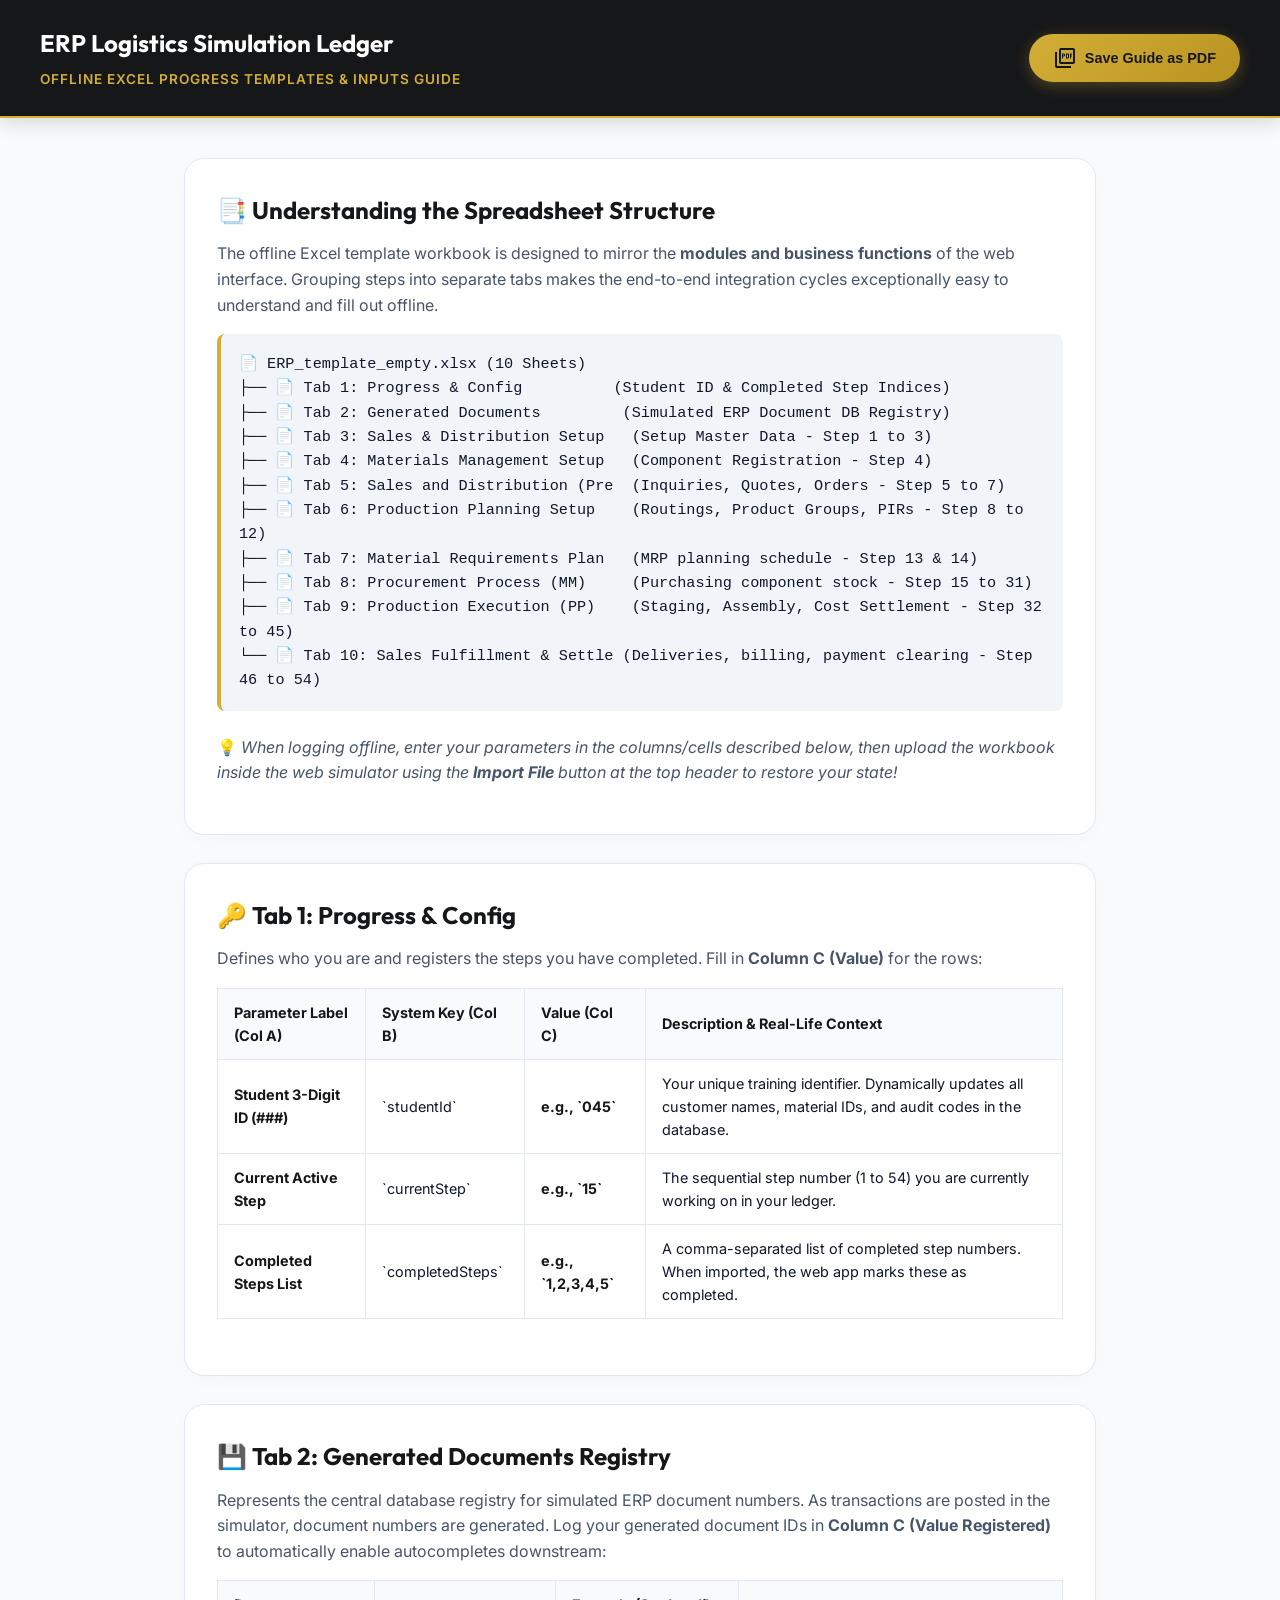
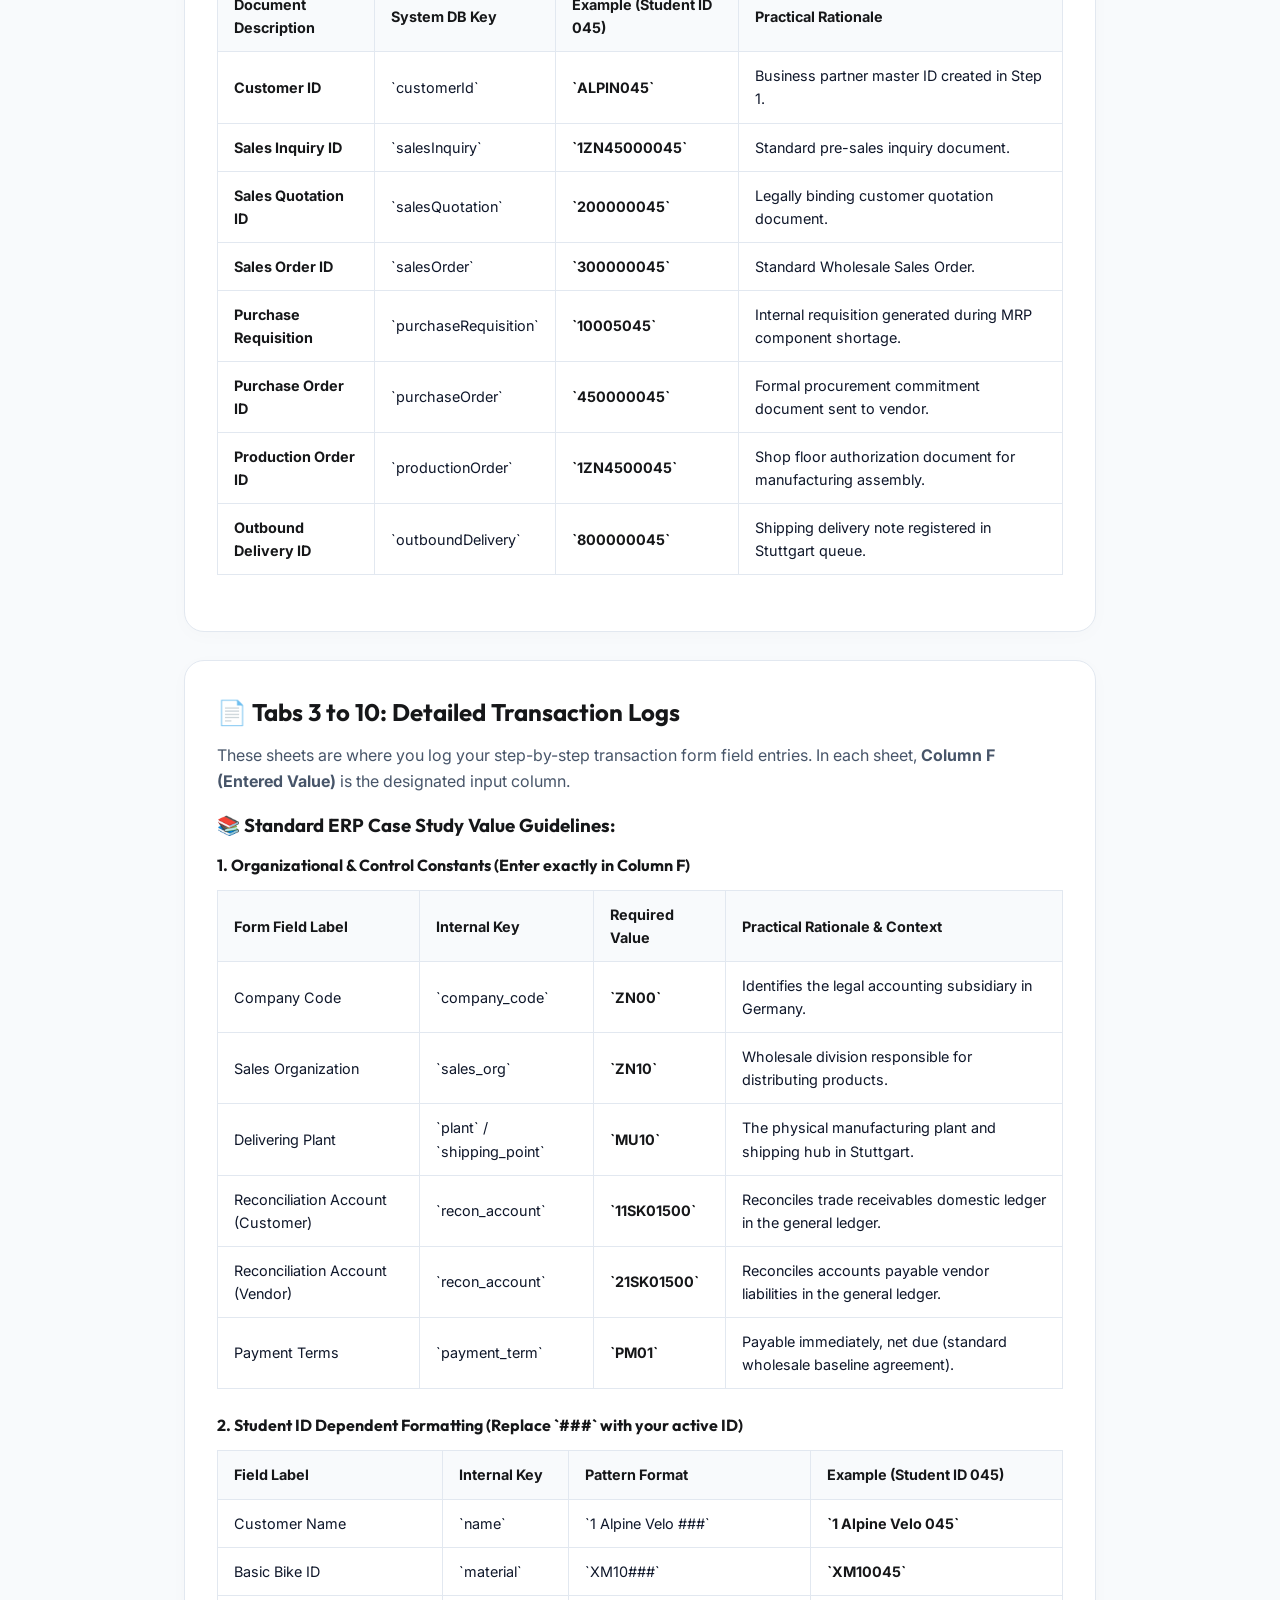
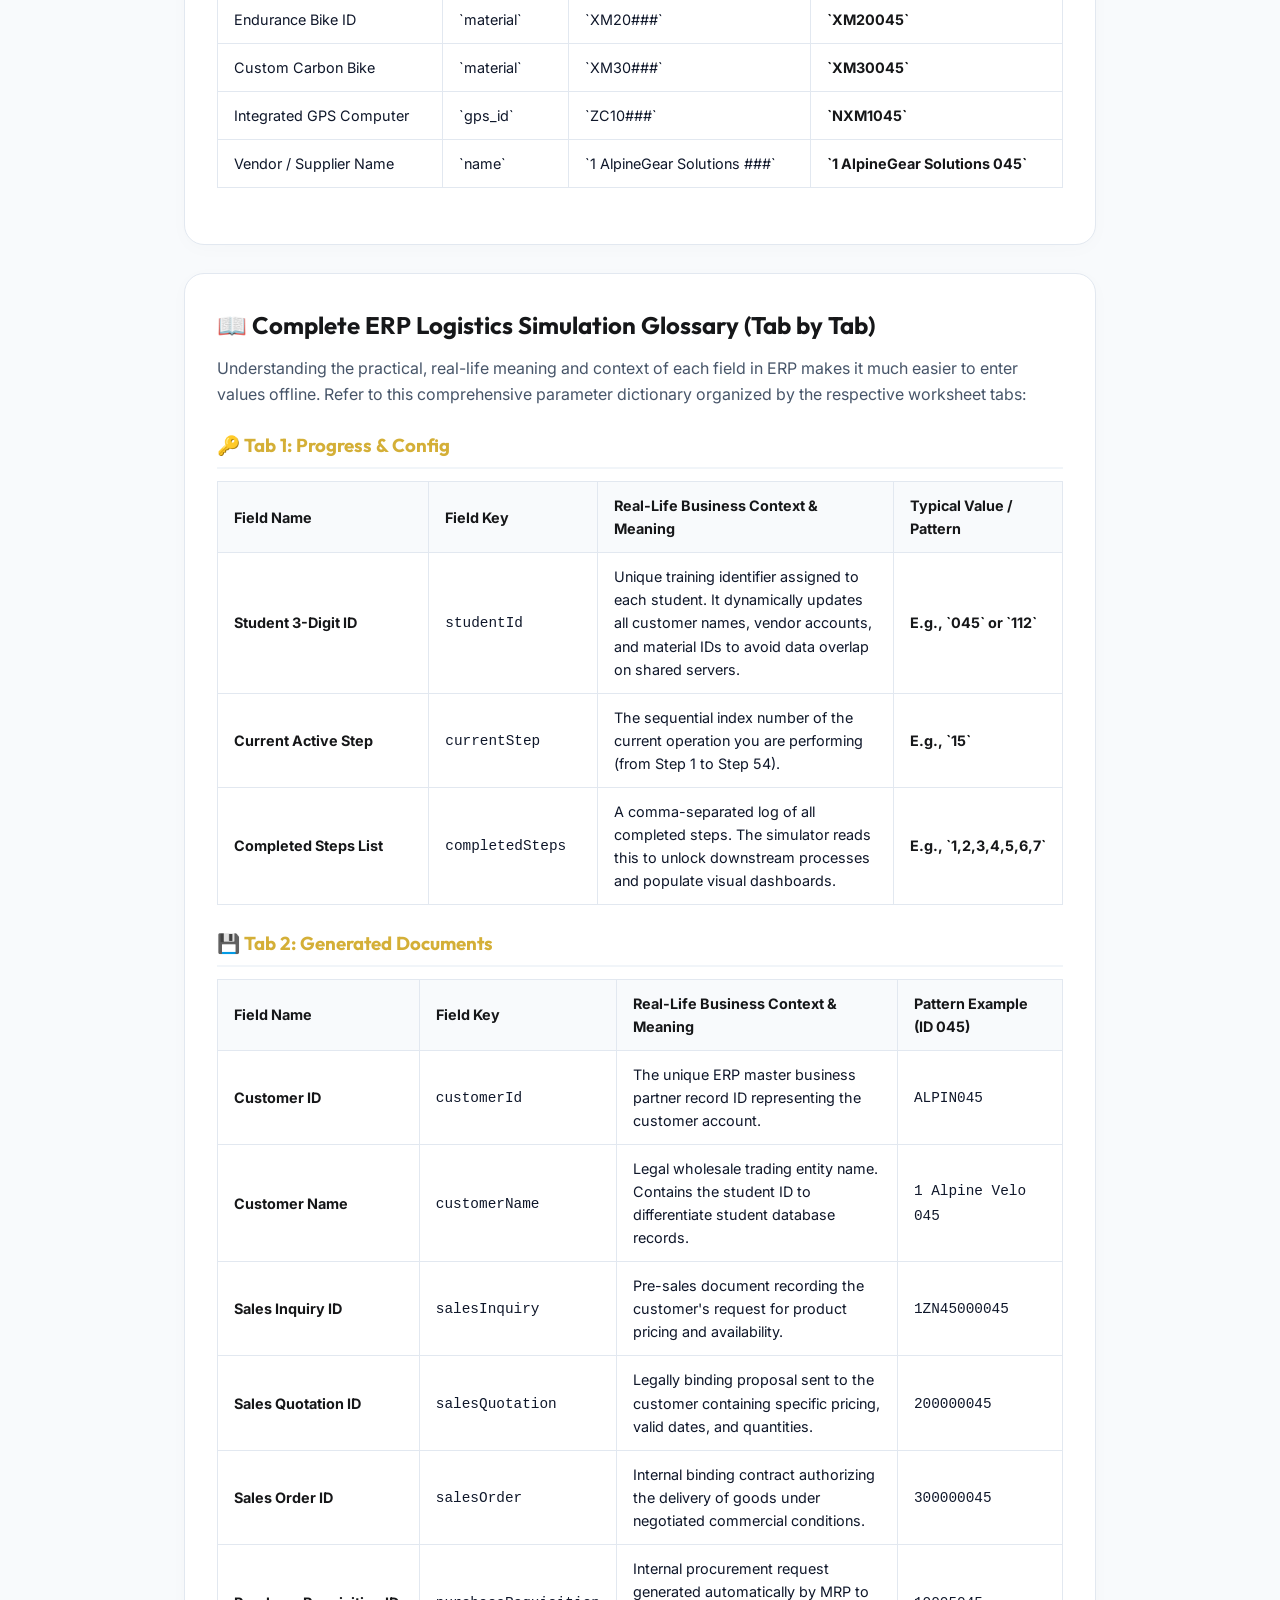
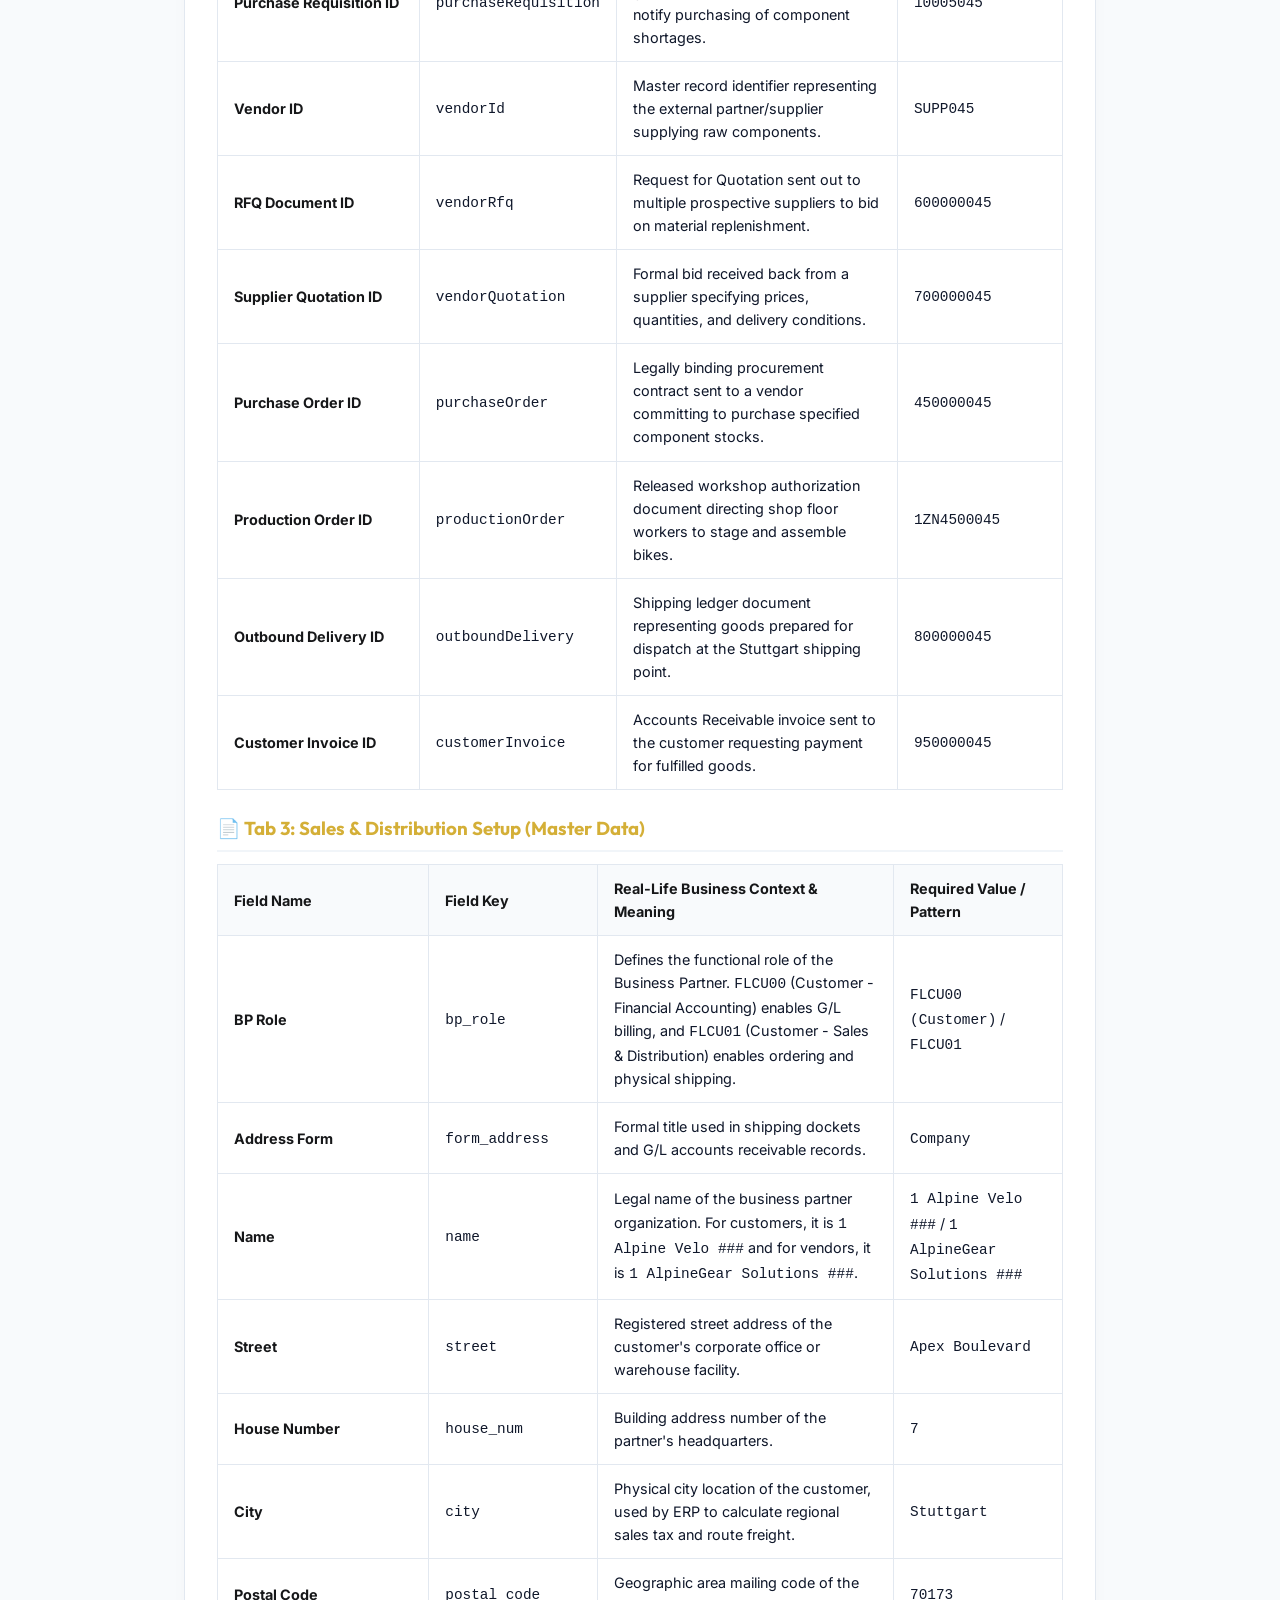
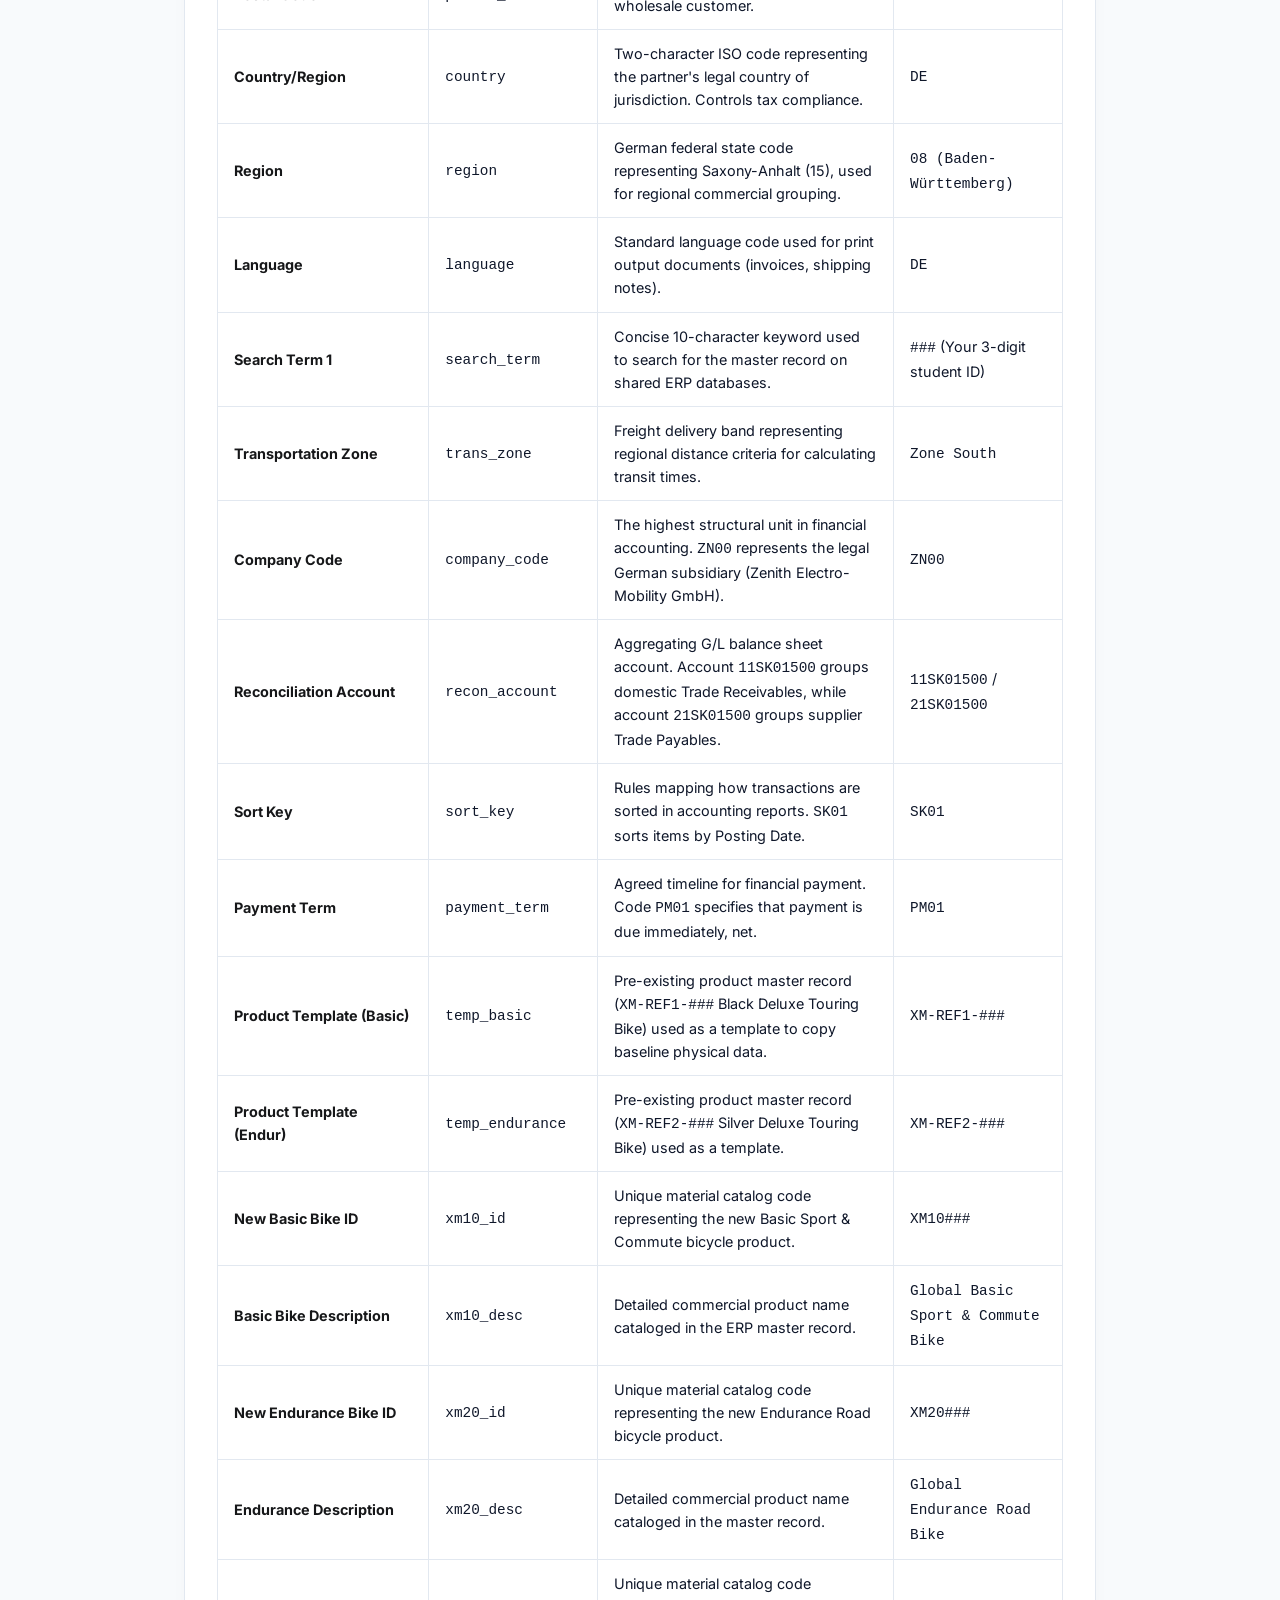
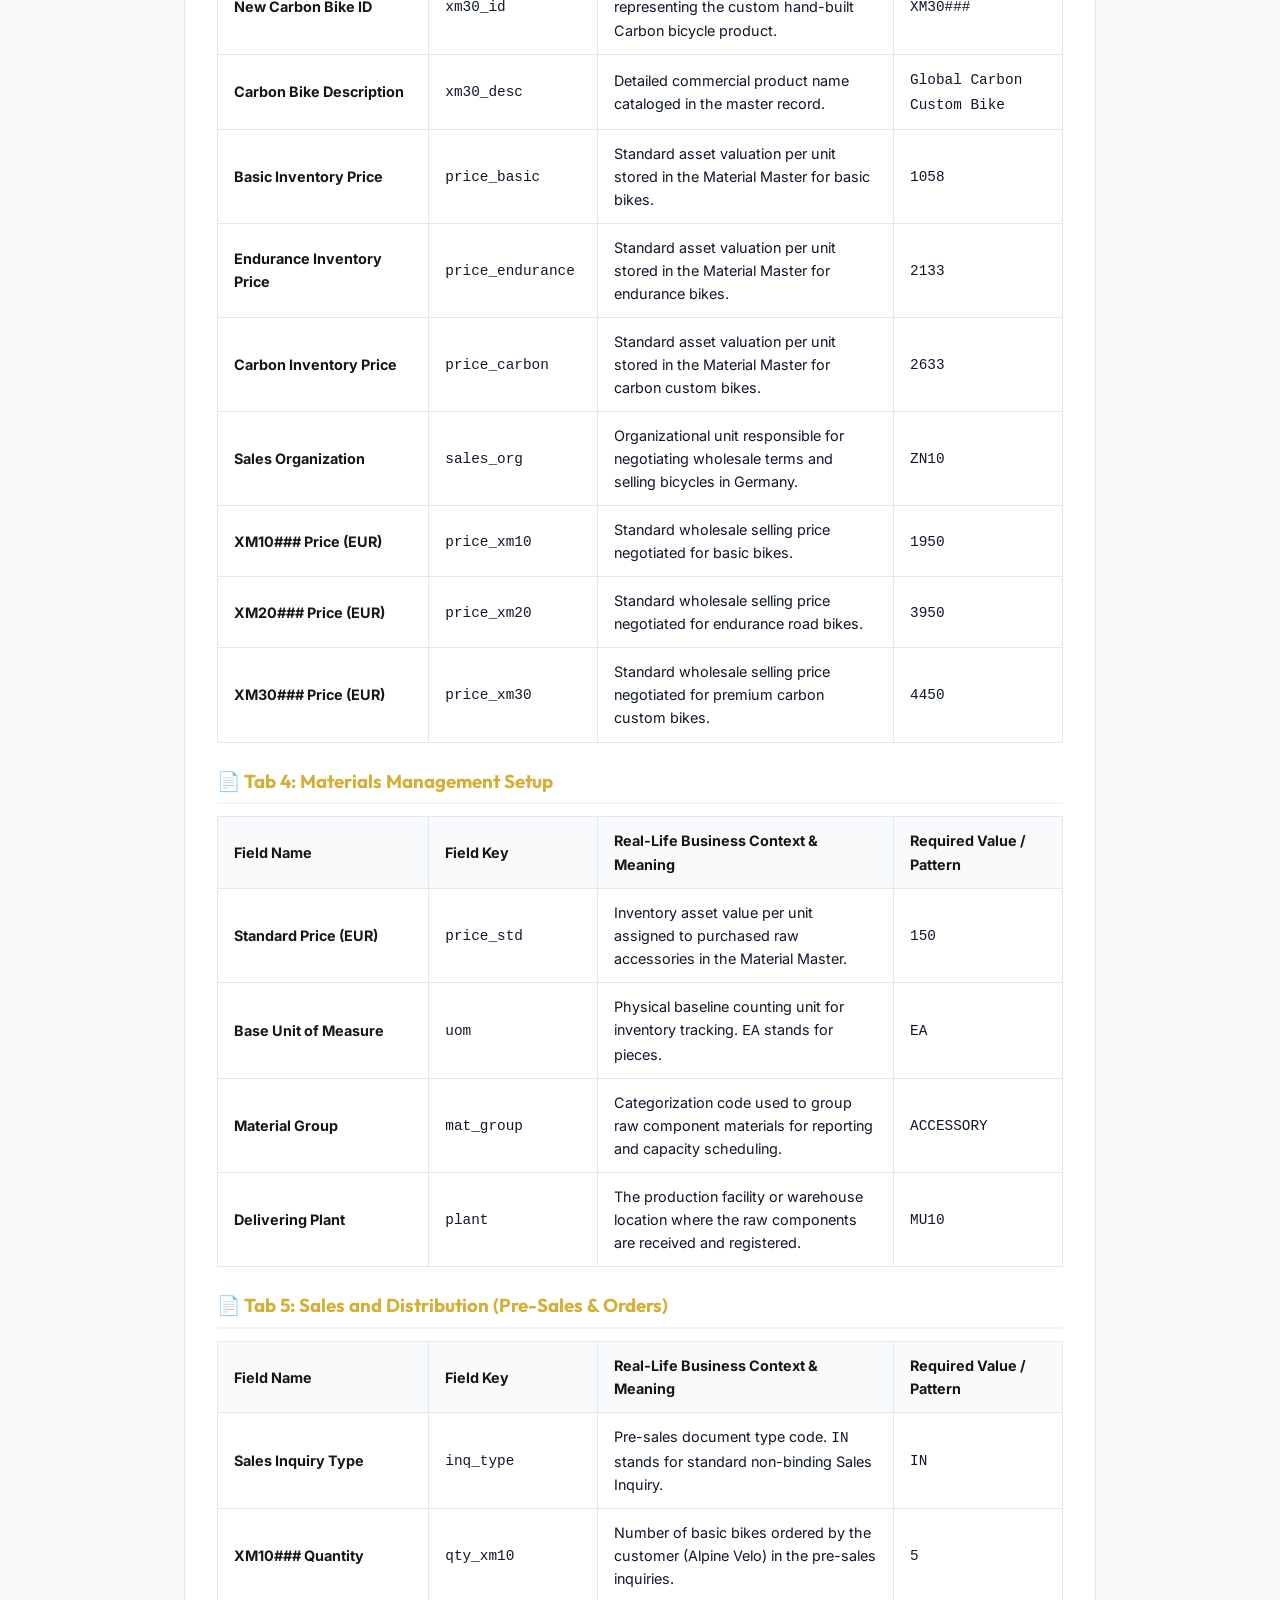
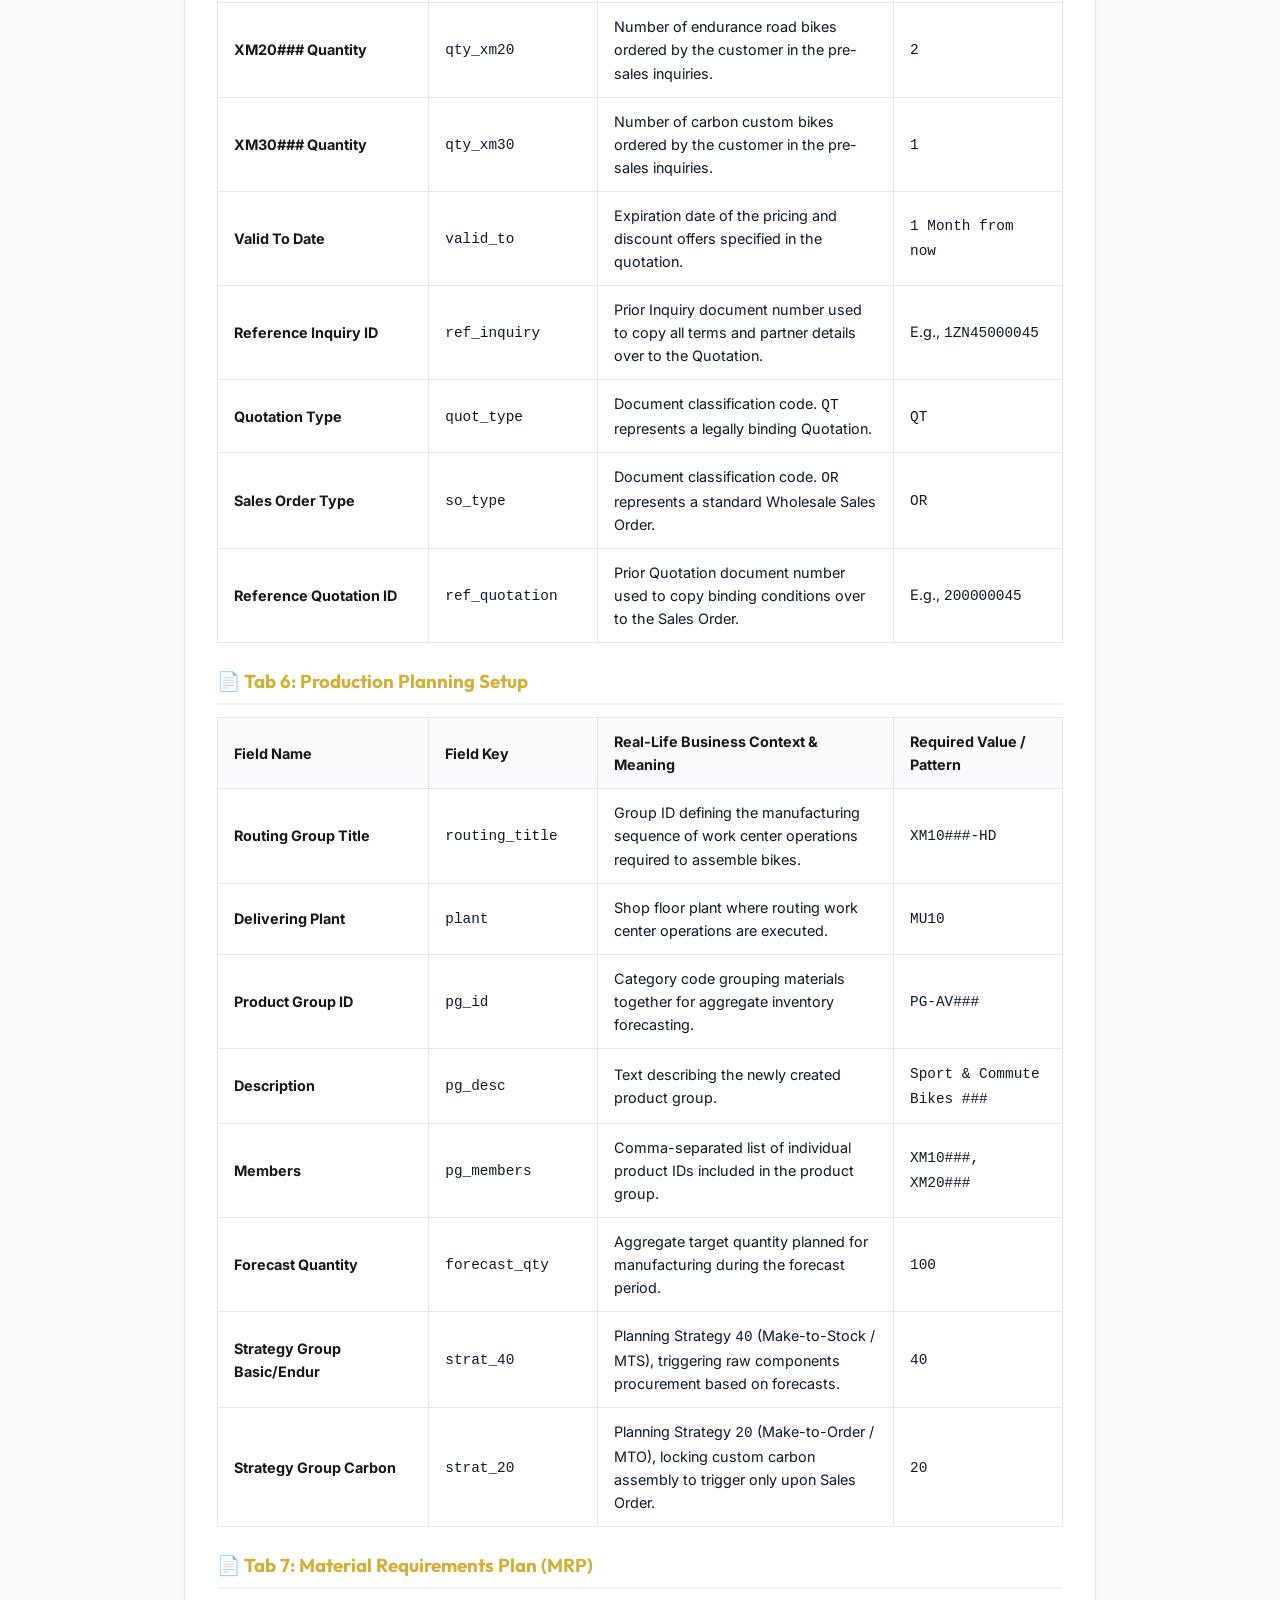
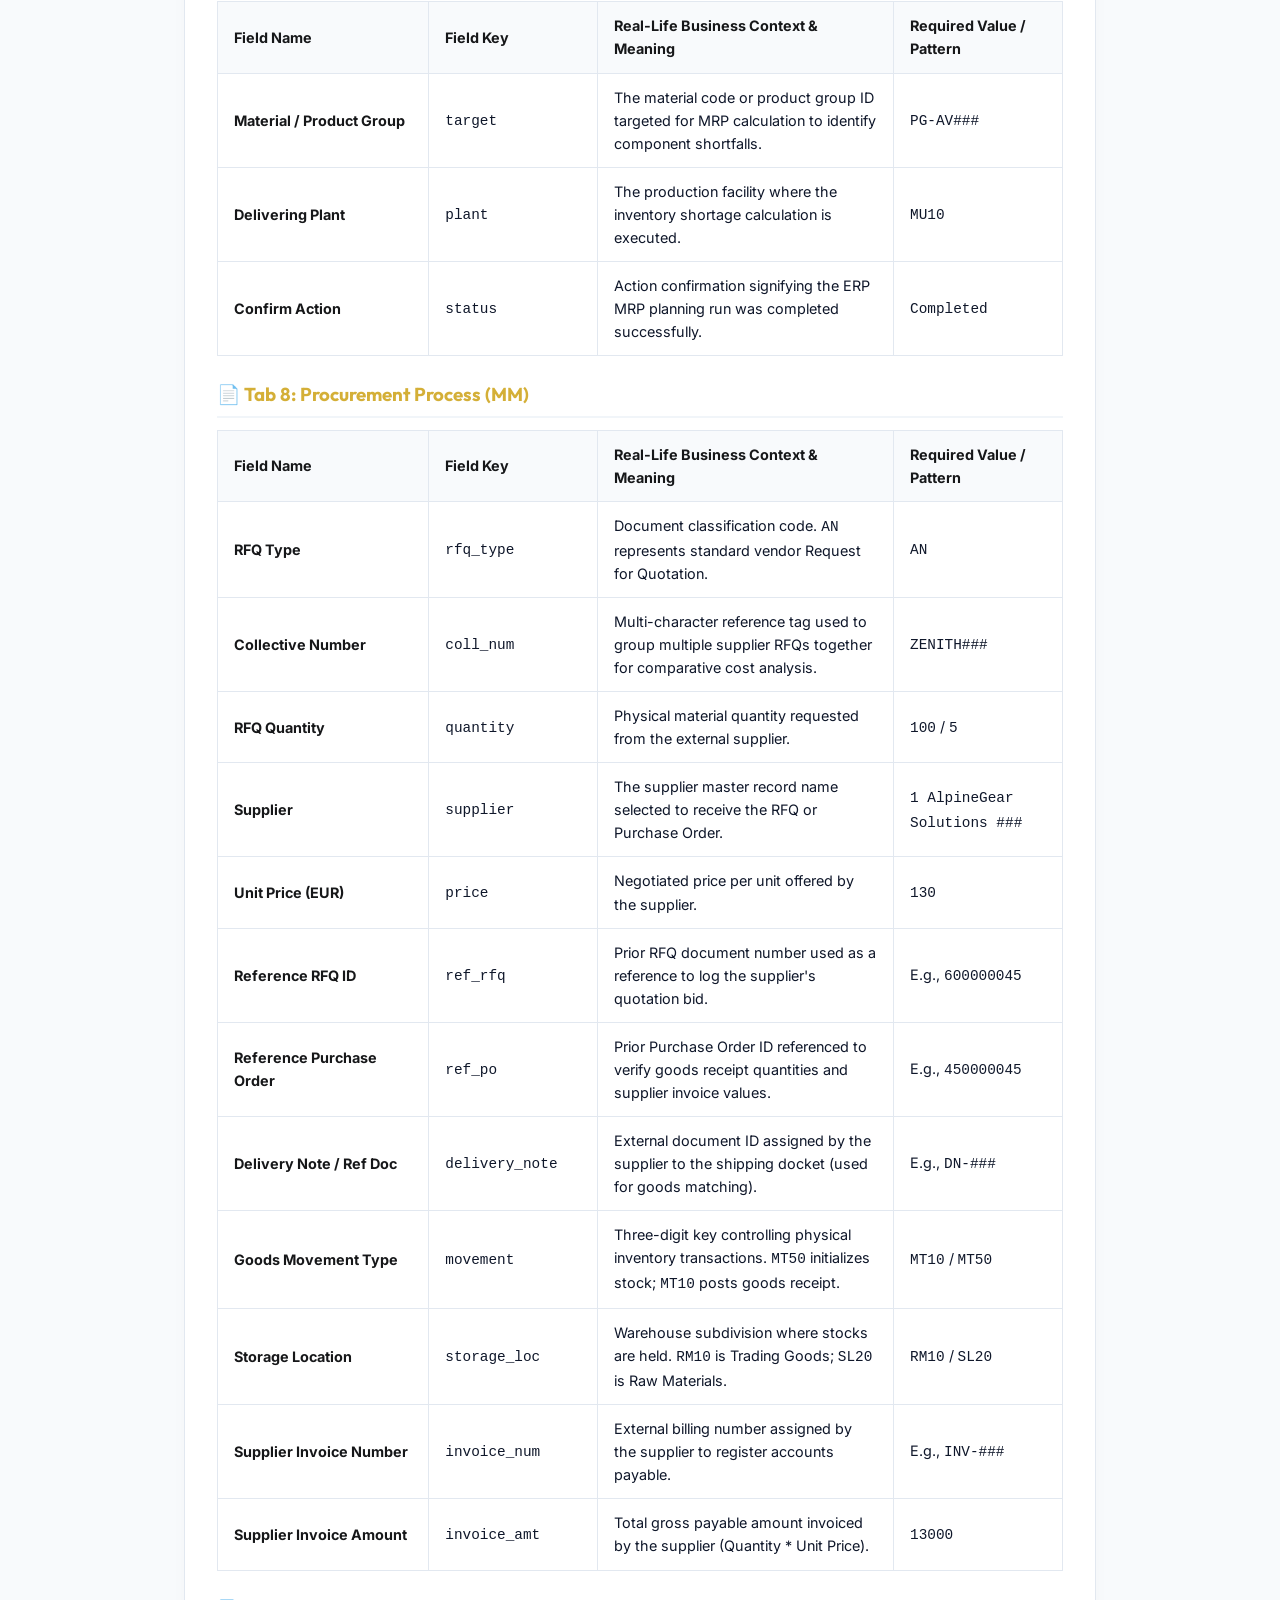
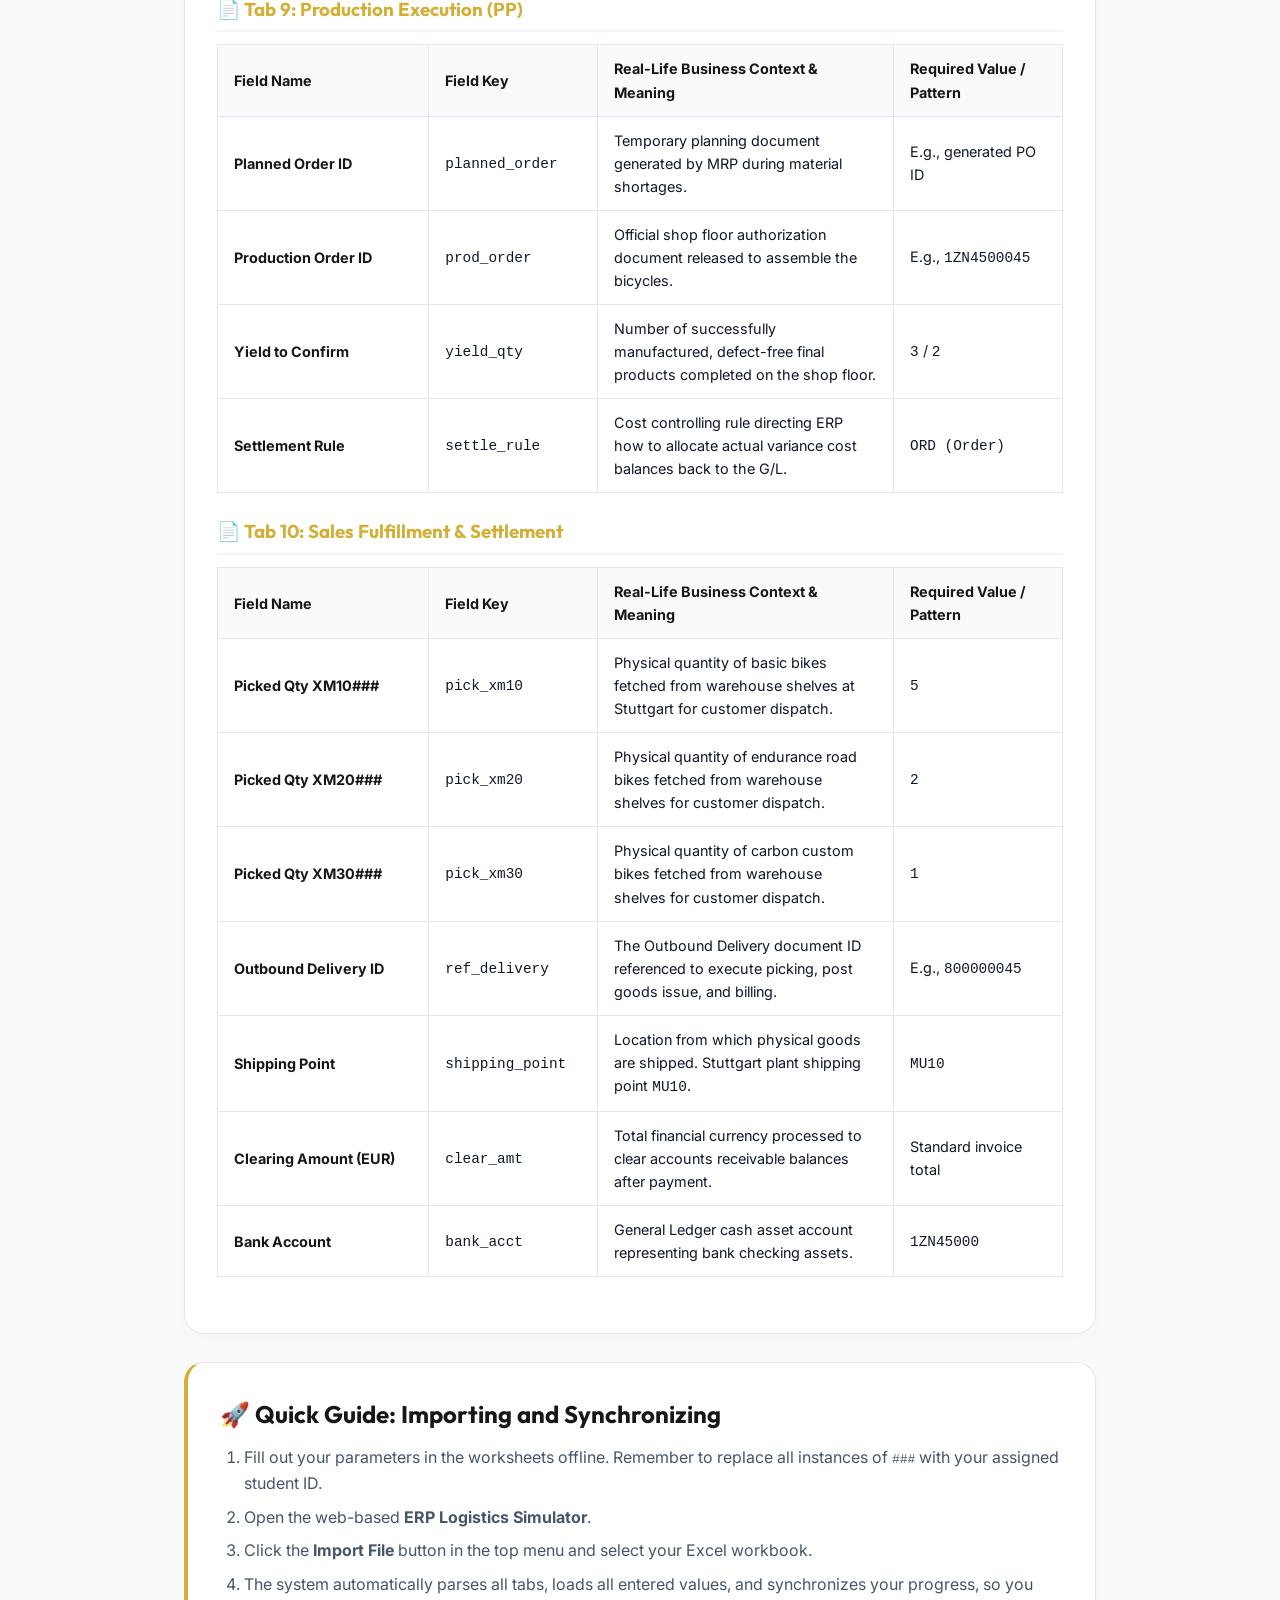
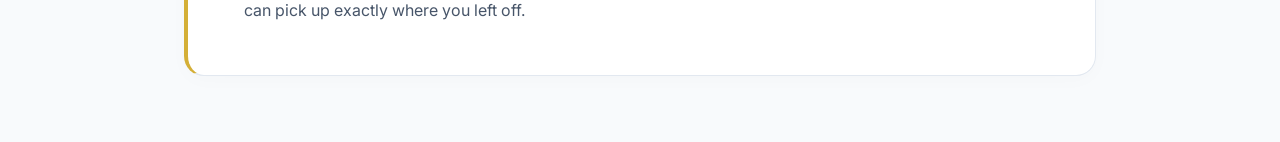
==== commit f5c26153: "Add files via upload" ====
--- a/EXCEL_GUIDE.html
+++ b/EXCEL_GUIDE.html
@@ -1,4 +1,4 @@
-<!DOCTYPE html>
+﻿<!DOCTYPE html>
 <html lang="en">
 <head>
   <meta charset="UTF-8">
@@ -232,7 +232,7 @@
       <p>The offline Excel template workbook is designed to mirror the <strong>modules and business functions</strong> of the web interface. Grouping steps into separate tabs makes the end-to-end integration cycles exceptionally easy to understand and fill out offline.</p>
       
       <div class="folder-tree">
-📁 ERP_template_empty.xlsx (10 Sheets)<br>
+📄 ERP_template_empty.xlsx (10 Sheets)<br>
 ├── 📄 Tab 1: Progress &amp; Config &nbsp; &nbsp; &nbsp; &nbsp; &nbsp;(Student ID &amp; Completed Step Indices)<br>
 ├── 📄 Tab 2: Generated Documents &nbsp; &nbsp; &nbsp; &nbsp; (Simulated ERP Document DB Registry)<br>
 ├── 📄 Tab 3: Sales &amp; Distribution Setup &nbsp; (Setup Master Data - Step 1 to 3)<br>
@@ -300,13 +300,13 @@
           <tr>
             <td><strong>Customer ID</strong></td>
             <td>`customerId`</td>
-            <td><strong>`US00045`</strong></td>
+            <td><strong>`ALPIN045`</strong></td>
             <td>Business partner master ID created in Step 1.</td>
           </tr>
           <tr>
             <td><strong>Sales Inquiry ID</strong></td>
             <td>`salesInquiry`</td>
-            <td><strong>`100000045`</strong></td>
+            <td><strong>`1ZN45000045`</strong></td>
             <td>Standard pre-sales inquiry document.</td>
           </tr>
           <tr>
@@ -336,14 +336,14 @@
           <tr>
             <td><strong>Production Order ID</strong></td>
             <td>`productionOrder`</td>
-            <td><strong>`10000045`</strong></td>
+            <td><strong>`1ZN4500045`</strong></td>
             <td>Shop floor authorization document for manufacturing assembly.</td>
           </tr>
           <tr>
             <td><strong>Outbound Delivery ID</strong></td>
             <td>`outboundDelivery`</td>
             <td><strong>`800000045`</strong></td>
-            <td>Shipping delivery note registered in Heidelberg queue.</td>
+            <td>Shipping delivery note registered in Stuttgart queue.</td>
           </tr>
         </tbody>
       </table>
@@ -351,7 +351,7 @@
 
     <!-- Card 4: Tab 3-10 details -->
     <div class="card">
-      <h2>📝 Tabs 3 to 10: Detailed Transaction Logs</h2>
+      <h2>📄 Tabs 3 to 10: Detailed Transaction Logs</h2>
       <p>These sheets are where you log your step-by-step transaction form field entries. In each sheet, <strong>Column F (Entered Value)</strong> is the designated input column.</p>
       
       <h3>📚 Standard ERP Case Study Value Guidelines:</h3>
@@ -370,37 +370,37 @@
           <tr>
             <td>Company Code</td>
             <td>`company_code`</td>
-            <td><strong>`DE00`</strong></td>
+            <td><strong>`ZN00`</strong></td>
             <td>Identifies the legal accounting subsidiary in Germany.</td>
           </tr>
           <tr>
             <td>Sales Organization</td>
             <td>`sales_org`</td>
-            <td><strong>`DS00`</strong></td>
+            <td><strong>`ZN10`</strong></td>
             <td>Wholesale division responsible for distributing products.</td>
           </tr>
           <tr>
             <td>Delivering Plant</td>
             <td>`plant` / `shipping_point`</td>
-            <td><strong>`HD00`</strong></td>
-            <td>The physical manufacturing plant and shipping hub in Heidelberg.</td>
+            <td><strong>`MU10`</strong></td>
+            <td>The physical manufacturing plant and shipping hub in Stuttgart.</td>
           </tr>
           <tr>
             <td>Reconciliation Account (Customer)</td>
             <td>`recon_account`</td>
-            <td><strong>`12000000`</strong></td>
+            <td><strong>`11SK01500`</strong></td>
             <td>Reconciles trade receivables domestic ledger in the general ledger.</td>
           </tr>
           <tr>
             <td>Reconciliation Account (Vendor)</td>
             <td>`recon_account`</td>
-            <td><strong>`30000000`</strong></td>
+            <td><strong>`21SK01500`</strong></td>
             <td>Reconciles accounts payable vendor liabilities in the general ledger.</td>
           </tr>
           <tr>
             <td>Payment Terms</td>
             <td>`payment_term`</td>
-            <td><strong>`0001`</strong></td>
+            <td><strong>`PM01`</strong></td>
             <td>Payable immediately, net due (standard wholesale baseline agreement).</td>
           </tr>
         </tbody>
@@ -420,38 +420,38 @@
           <tr>
             <td>Customer Name</td>
             <td>`name`</td>
-            <td>`1 Elbe Cycle ###`</td>
-            <td><strong>`1 Elbe Cycle 045`</strong></td>
+            <td>`1 Alpine Velo ###`</td>
+            <td><strong>`1 Alpine Velo 045`</strong></td>
           </tr>
           <tr>
             <td>Basic Bike ID</td>
             <td>`material`</td>
-            <td>`GCBK1###`</td>
-            <td><strong>`GCBK1045`</strong></td>
+            <td>`XM10###`</td>
+            <td><strong>`XM10045`</strong></td>
           </tr>
           <tr>
             <td>Endurance Bike ID</td>
             <td>`material`</td>
-            <td>`GCBK2###`</td>
-            <td><strong>`GCBK2045`</strong></td>
+            <td>`XM20###`</td>
+            <td><strong>`XM20045`</strong></td>
           </tr>
           <tr>
             <td>Custom Carbon Bike</td>
             <td>`material`</td>
-            <td>`GCBK3###`</td>
-            <td><strong>`GCBK3045`</strong></td>
+            <td>`XM30###`</td>
+            <td><strong>`XM30045`</strong></td>
           </tr>
           <tr>
             <td>Integrated GPS Computer</td>
             <td>`gps_id`</td>
-            <td>`GPS1###`</td>
-            <td><strong>`GPS1045`</strong></td>
+            <td>`ZC10###`</td>
+            <td><strong>`NXM1045`</strong></td>
           </tr>
           <tr>
             <td>Vendor / Supplier Name</td>
             <td>`name`</td>
-            <td>`1 MagdePedal ###`</td>
-            <td><strong>`1 MagdePedal 045`</strong></td>
+            <td>`1 AlpineGear Solutions ###`</td>
+            <td><strong>`1 AlpineGear Solutions 045`</strong></td>
           </tr>
         </tbody>
       </table>
@@ -509,19 +509,19 @@
             <td><strong>Customer ID</strong></td>
             <td><code>customerId</code></td>
             <td>The unique ERP master business partner record ID representing the customer account.</td>
-            <td><code>US00045</code></td>
+            <td><code>ALPIN045</code></td>
           </tr>
           <tr>
             <td><strong>Customer Name</strong></td>
             <td><code>customerName</code></td>
             <td>Legal wholesale trading entity name. Contains the student ID to differentiate student database records.</td>
-            <td><code>1 Elbe Cycle 045</code></td>
+            <td><code>1 Alpine Velo 045</code></td>
           </tr>
           <tr>
             <td><strong>Sales Inquiry ID</strong></td>
             <td><code>salesInquiry</code></td>
             <td>Pre-sales document recording the customer's request for product pricing and availability.</td>
-            <td><code>100000045</code></td>
+            <td><code>1ZN45000045</code></td>
           </tr>
           <tr>
             <td><strong>Sales Quotation ID</strong></td>
@@ -545,7 +545,7 @@
             <td><strong>Vendor ID</strong></td>
             <td><code>vendorId</code></td>
             <td>Master record identifier representing the external partner/supplier supplying raw components.</td>
-            <td><code>VN00045</code></td>
+            <td><code>SUPP045</code></td>
           </tr>
           <tr>
             <td><strong>RFQ Document ID</strong></td>
@@ -569,12 +569,12 @@
             <td><strong>Production Order ID</strong></td>
             <td><code>productionOrder</code></td>
             <td>Released workshop authorization document directing shop floor workers to stage and assemble bikes.</td>
-            <td><code>10000045</code></td>
+            <td><code>1ZN4500045</code></td>
           </tr>
           <tr>
             <td><strong>Outbound Delivery ID</strong></td>
             <td><code>outboundDelivery</code></td>
-            <td>Shipping ledger document representing goods prepared for dispatch at the Heidelberg shipping point.</td>
+            <td>Shipping ledger document representing goods prepared for dispatch at the Stuttgart shipping point.</td>
             <td><code>800000045</code></td>
           </tr>
           <tr>
@@ -612,14 +612,14 @@
           <tr>
             <td><strong>Name</strong></td>
             <td><code>name</code></td>
-            <td>Legal name of the business partner organization. For customers, it is <code>1 Elbe Cycle ###</code> and for vendors, it is <code>1 MagdePedal Tech ###</code>.</td>
-            <td><code>1 Elbe Cycle ###</code> / <code>1 MagdePedal Tech ###</code></td>
+            <td>Legal name of the business partner organization. For customers, it is <code>1 Alpine Velo ###</code> and for vendors, it is <code>1 AlpineGear Solutions ###</code>.</td>
+            <td><code>1 Alpine Velo ###</code> / <code>1 AlpineGear Solutions ###</code></td>
           </tr>
           <tr>
             <td><strong>Street</strong></td>
             <td><code>street</code></td>
             <td>Registered street address of the customer's corporate office or warehouse facility.</td>
-            <td><code>Main Street</code></td>
+            <td><code>Apex Boulevard</code></td>
           </tr>
           <tr>
             <td><strong>House Number</strong></td>
@@ -631,13 +631,13 @@
             <td><strong>City</strong></td>
             <td><code>city</code></td>
             <td>Physical city location of the customer, used by ERP to calculate regional sales tax and route freight.</td>
-            <td><code>Magdeburg</code></td>
+            <td><code>Stuttgart</code></td>
           </tr>
           <tr>
             <td><strong>Postal Code</strong></td>
             <td><code>postal_code</code></td>
             <td>Geographic area mailing code of the wholesale customer.</td>
-            <td><code>39106</code></td>
+            <td><code>70173</code></td>
           </tr>
           <tr>
             <td><strong>Country/Region</strong></td>
@@ -649,7 +649,7 @@
             <td><strong>Region</strong></td>
             <td><code>region</code></td>
             <td>German federal state code representing Saxony-Anhalt (15), used for regional commercial grouping.</td>
-            <td><code>15 (Saxony-Anhalt)</code></td>
+            <td><code>08 (Baden-Württemberg)</code></td>
           </tr>
           <tr>
             <td><strong>Language</strong></td>
@@ -667,77 +667,77 @@
             <td><strong>Transportation Zone</strong></td>
             <td><code>trans_zone</code></td>
             <td>Freight delivery band representing regional distance criteria for calculating transit times.</td>
-            <td><code>Area North</code></td>
+            <td><code>Zone South</code></td>
           </tr>
           <tr>
             <td><strong>Company Code</strong></td>
             <td><code>company_code</code></td>
-            <td>The highest structural unit in financial accounting. <code>DE00</code> represents the legal German subsidiary (Global Bike Germany GmbH).</td>
-            <td><code>DE00</code></td>
+            <td>The highest structural unit in financial accounting. <code>ZN00</code> represents the legal German subsidiary (Zenith Electro-Mobility GmbH).</td>
+            <td><code>ZN00</code></td>
           </tr>
           <tr>
             <td><strong>Reconciliation Account</strong></td>
             <td><code>recon_account</code></td>
-            <td>Aggregating G/L balance sheet account. Account <code>12000000</code> groups domestic Trade Receivables, while account <code>30000000</code> groups supplier Trade Payables.</td>
-            <td><code>12000000</code> / <code>30000000</code></td>
+            <td>Aggregating G/L balance sheet account. Account <code>11SK01500</code> groups domestic Trade Receivables, while account <code>21SK01500</code> groups supplier Trade Payables.</td>
+            <td><code>11SK01500</code> / <code>21SK01500</code></td>
           </tr>
           <tr>
             <td><strong>Sort Key</strong></td>
             <td><code>sort_key</code></td>
-            <td>Rules mapping how transactions are sorted in accounting reports. <code>001</code> sorts items by Posting Date.</td>
-            <td><code>001</code></td>
+            <td>Rules mapping how transactions are sorted in accounting reports. <code>SK01</code> sorts items by Posting Date.</td>
+            <td><code>SK01</code></td>
           </tr>
           <tr>
             <td><strong>Payment Term</strong></td>
             <td><code>payment_term</code></td>
-            <td>Agreed timeline for financial payment. Code <code>0001</code> specifies that payment is due immediately, net.</td>
-            <td><code>0001</code></td>
+            <td>Agreed timeline for financial payment. Code <code>PM01</code> specifies that payment is due immediately, net.</td>
+            <td><code>PM01</code></td>
           </tr>
           <tr>
             <td><strong>Product Template (Basic)</strong></td>
             <td><code>temp_basic</code></td>
-            <td>Pre-existing product master record (<code>DXTR1###</code> Black Deluxe Touring Bike) used as a template to copy baseline physical data.</td>
-            <td><code>DXTR1###</code></td>
+            <td>Pre-existing product master record (<code>XM-REF1-###</code> Black Deluxe Touring Bike) used as a template to copy baseline physical data.</td>
+            <td><code>XM-REF1-###</code></td>
           </tr>
           <tr>
             <td><strong>Product Template (Endur)</strong></td>
             <td><code>temp_endurance</code></td>
-            <td>Pre-existing product master record (<code>DXTR2###</code> Silver Deluxe Touring Bike) used as a template.</td>
-            <td><code>DXTR2###</code></td>
+            <td>Pre-existing product master record (<code>XM-REF2-###</code> Silver Deluxe Touring Bike) used as a template.</td>
+            <td><code>XM-REF2-###</code></td>
           </tr>
           <tr>
             <td><strong>New Basic Bike ID</strong></td>
-            <td><code>gcbk1_id</code></td>
+            <td><code>xm10_id</code></td>
             <td>Unique material catalog code representing the new Basic Sport &amp; Commute bicycle product.</td>
-            <td><code>GCBK1###</code></td>
+            <td><code>XM10###</code></td>
           </tr>
           <tr>
             <td><strong>Basic Bike Description</strong></td>
-            <td><code>gcbk1_desc</code></td>
+            <td><code>xm10_desc</code></td>
             <td>Detailed commercial product name cataloged in the ERP master record.</td>
             <td><code>Global Basic Sport &amp; Commute Bike</code></td>
           </tr>
           <tr>
             <td><strong>New Endurance Bike ID</strong></td>
-            <td><code>gcbk2_id</code></td>
+            <td><code>xm20_id</code></td>
             <td>Unique material catalog code representing the new Endurance Road bicycle product.</td>
-            <td><code>GCBK2###</code></td>
+            <td><code>XM20###</code></td>
           </tr>
           <tr>
             <td><strong>Endurance Description</strong></td>
-            <td><code>gcbk2_desc</code></td>
+            <td><code>xm20_desc</code></td>
             <td>Detailed commercial product name cataloged in the master record.</td>
             <td><code>Global Endurance Road Bike</code></td>
           </tr>
           <tr>
             <td><strong>New Carbon Bike ID</strong></td>
-            <td><code>gcbk3_id</code></td>
+            <td><code>xm30_id</code></td>
             <td>Unique material catalog code representing the custom hand-built Carbon bicycle product.</td>
-            <td><code>GCBK3###</code></td>
+            <td><code>XM30###</code></td>
           </tr>
           <tr>
             <td><strong>Carbon Bike Description</strong></td>
-            <td><code>gcbk3_desc</code></td>
+            <td><code>xm30_desc</code></td>
             <td>Detailed commercial product name cataloged in the master record.</td>
             <td><code>Global Carbon Custom Bike</code></td>
           </tr>
@@ -763,25 +763,25 @@
             <td><strong>Sales Organization</strong></td>
             <td><code>sales_org</code></td>
             <td>Organizational unit responsible for negotiating wholesale terms and selling bicycles in Germany.</td>
-            <td><code>DS00</code></td>
-          </tr>
-          <tr>
-            <td><strong>GCBK1### Price (EUR)</strong></td>
-            <td><code>price_gcbk1</code></td>
+            <td><code>ZN10</code></td>
+          </tr>
+          <tr>
+            <td><strong>XM10### Price (EUR)</strong></td>
+            <td><code>price_xm10</code></td>
             <td>Standard wholesale selling price negotiated for basic bikes.</td>
-            <td><code>1500</code></td>
-          </tr>
-          <tr>
-            <td><strong>GCBK2### Price (EUR)</strong></td>
-            <td><code>price_gcbk2</code></td>
+            <td><code>1950</code></td>
+          </tr>
+          <tr>
+            <td><strong>XM20### Price (EUR)</strong></td>
+            <td><code>price_xm20</code></td>
             <td>Standard wholesale selling price negotiated for endurance road bikes.</td>
-            <td><code>3500</code></td>
-          </tr>
-          <tr>
-            <td><strong>GCBK3### Price (EUR)</strong></td>
-            <td><code>price_gcbk3</code></td>
+            <td><code>3950</code></td>
+          </tr>
+          <tr>
+            <td><strong>XM30### Price (EUR)</strong></td>
+            <td><code>price_xm30</code></td>
             <td>Standard wholesale selling price negotiated for premium carbon custom bikes.</td>
-            <td><code>4000</code></td>
+            <td><code>4450</code></td>
           </tr>
         </tbody>
       </table>
@@ -806,20 +806,20 @@
           <tr>
             <td><strong>Base Unit of Measure</strong></td>
             <td><code>uom</code></td>
-            <td>Physical baseline counting unit for inventory tracking. <code>PC</code> stands for pieces.</td>
-            <td><code>PC</code></td>
+            <td>Physical baseline counting unit for inventory tracking. <code>EA</code> stands for pieces.</td>
+            <td><code>EA</code></td>
           </tr>
           <tr>
             <td><strong>Material Group</strong></td>
             <td><code>mat_group</code></td>
             <td>Categorization code used to group raw component materials for reporting and capacity scheduling.</td>
-            <td><code>UTILITY</code></td>
+            <td><code>ACCESSORY</code></td>
           </tr>
           <tr>
             <td><strong>Delivering Plant</strong></td>
             <td><code>plant</code></td>
             <td>The production facility or warehouse location where the raw components are received and registered.</td>
-            <td><code>HD00</code></td>
+            <td><code>MU10</code></td>
           </tr>
         </tbody>
       </table>
@@ -842,20 +842,20 @@
             <td><code>IN</code></td>
           </tr>
           <tr>
-            <td><strong>GCBK1### Quantity</strong></td>
-            <td><code>qty_gcbk1</code></td>
-            <td>Number of basic bikes ordered by the customer (Elbe Cycle) in the pre-sales inquiries.</td>
+            <td><strong>XM10### Quantity</strong></td>
+            <td><code>qty_xm10</code></td>
+            <td>Number of basic bikes ordered by the customer (Alpine Velo) in the pre-sales inquiries.</td>
             <td><code>5</code></td>
           </tr>
           <tr>
-            <td><strong>GCBK2### Quantity</strong></td>
-            <td><code>qty_gcbk2</code></td>
+            <td><strong>XM20### Quantity</strong></td>
+            <td><code>qty_xm20</code></td>
             <td>Number of endurance road bikes ordered by the customer in the pre-sales inquiries.</td>
             <td><code>2</code></td>
           </tr>
           <tr>
-            <td><strong>GCBK3### Quantity</strong></td>
-            <td><code>qty_gcbk3</code></td>
+            <td><strong>XM30### Quantity</strong></td>
+            <td><code>qty_xm30</code></td>
             <td>Number of carbon custom bikes ordered by the customer in the pre-sales inquiries.</td>
             <td><code>1</code></td>
           </tr>
@@ -869,7 +869,7 @@
             <td><strong>Reference Inquiry ID</strong></td>
             <td><code>ref_inquiry</code></td>
             <td>Prior Inquiry document number used to copy all terms and partner details over to the Quotation.</td>
-            <td>E.g., <code>100000045</code></td>
+            <td>E.g., <code>1ZN45000045</code></td>
           </tr>
           <tr>
             <td><strong>Quotation Type</strong></td>
@@ -907,19 +907,19 @@
             <td><strong>Routing Group Title</strong></td>
             <td><code>routing_title</code></td>
             <td>Group ID defining the manufacturing sequence of work center operations required to assemble bikes.</td>
-            <td><code>GCBK1###-HD</code></td>
+            <td><code>XM10###-HD</code></td>
           </tr>
           <tr>
             <td><strong>Delivering Plant</strong></td>
             <td><code>plant</code></td>
             <td>Shop floor plant where routing work center operations are executed.</td>
-            <td><code>HD00</code></td>
+            <td><code>MU10</code></td>
           </tr>
           <tr>
             <td><strong>Product Group ID</strong></td>
             <td><code>pg_id</code></td>
             <td>Category code grouping materials together for aggregate inventory forecasting.</td>
-            <td><code>PG-GCBK###</code></td>
+            <td><code>PG-AV###</code></td>
           </tr>
           <tr>
             <td><strong>Description</strong></td>
@@ -931,7 +931,7 @@
             <td><strong>Members</strong></td>
             <td><code>pg_members</code></td>
             <td>Comma-separated list of individual product IDs included in the product group.</td>
-            <td><code>GCBK1###, GCBK2###</code></td>
+            <td><code>XM10###, XM20###</code></td>
           </tr>
           <tr>
             <td><strong>Forecast Quantity</strong></td>
@@ -969,13 +969,13 @@
             <td><strong>Material / Product Group</strong></td>
             <td><code>target</code></td>
             <td>The material code or product group ID targeted for MRP calculation to identify component shortfalls.</td>
-            <td><code>PG-GCBK###</code></td>
+            <td><code>PG-AV###</code></td>
           </tr>
           <tr>
             <td><strong>Delivering Plant</strong></td>
             <td><code>plant</code></td>
             <td>The production facility where the inventory shortage calculation is executed.</td>
-            <td><code>HD00</code></td>
+            <td><code>MU10</code></td>
           </tr>
           <tr>
             <td><strong>Confirm Action</strong></td>
@@ -1007,7 +1007,7 @@
             <td><strong>Collective Number</strong></td>
             <td><code>coll_num</code></td>
             <td>Multi-character reference tag used to group multiple supplier RFQs together for comparative cost analysis.</td>
-            <td><code>COLL###</code></td>
+            <td><code>ZENITH###</code></td>
           </tr>
           <tr>
             <td><strong>RFQ Quantity</strong></td>
@@ -1019,7 +1019,7 @@
             <td><strong>Supplier</strong></td>
             <td><code>supplier</code></td>
             <td>The supplier master record name selected to receive the RFQ or Purchase Order.</td>
-            <td><code>1 MagdePedal Tech ###</code></td>
+            <td><code>1 AlpineGear Solutions ###</code></td>
           </tr>
           <tr>
             <td><strong>Unit Price (EUR)</strong></td>
@@ -1048,14 +1048,14 @@
           <tr>
             <td><strong>Goods Movement Type</strong></td>
             <td><code>movement</code></td>
-            <td>Three-digit key controlling physical inventory transactions. <code>561</code> initializes stock; <code>101</code> posts goods receipt.</td>
-            <td><code>101</code> / <code>561</code></td>
+            <td>Three-digit key controlling physical inventory transactions. <code>MT50</code> initializes stock; <code>MT10</code> posts goods receipt.</td>
+            <td><code>MT10</code> / <code>MT50</code></td>
           </tr>
           <tr>
             <td><strong>Storage Location</strong></td>
             <td><code>storage_loc</code></td>
-            <td>Warehouse subdivision where stocks are held. <code>TG00</code> is Trading Goods; <code>RM00</code> is Raw Materials.</td>
-            <td><code>TG00</code> / <code>RM00</code></td>
+            <td>Warehouse subdivision where stocks are held. <code>RM10</code> is Trading Goods; <code>SL20</code> is Raw Materials.</td>
+            <td><code>RM10</code> / <code>SL20</code></td>
           </tr>
           <tr>
             <td><strong>Supplier Invoice Number</strong></td>
@@ -1093,7 +1093,7 @@
             <td><strong>Production Order ID</strong></td>
             <td><code>prod_order</code></td>
             <td>Official shop floor authorization document released to assemble the bicycles.</td>
-            <td>E.g., <code>10000045</code></td>
+            <td>E.g., <code>1ZN4500045</code></td>
           </tr>
           <tr>
             <td><strong>Yield to Confirm</strong></td>
@@ -1122,20 +1122,20 @@
         </thead>
         <tbody>
           <tr>
-            <td><strong>Picked Qty GCBK1###</strong></td>
-            <td><code>pick_gcbk1</code></td>
-            <td>Physical quantity of basic bikes fetched from warehouse shelves at Heidelberg for customer dispatch.</td>
+            <td><strong>Picked Qty XM10###</strong></td>
+            <td><code>pick_xm10</code></td>
+            <td>Physical quantity of basic bikes fetched from warehouse shelves at Stuttgart for customer dispatch.</td>
             <td><code>5</code></td>
           </tr>
           <tr>
-            <td><strong>Picked Qty GCBK2###</strong></td>
-            <td><code>pick_gcbk2</code></td>
+            <td><strong>Picked Qty XM20###</strong></td>
+            <td><code>pick_xm20</code></td>
             <td>Physical quantity of endurance road bikes fetched from warehouse shelves for customer dispatch.</td>
             <td><code>2</code></td>
           </tr>
           <tr>
-            <td><strong>Picked Qty GCBK3###</strong></td>
-            <td><code>pick_gcbk3</code></td>
+            <td><strong>Picked Qty XM30###</strong></td>
+            <td><code>pick_xm30</code></td>
             <td>Physical quantity of carbon custom bikes fetched from warehouse shelves for customer dispatch.</td>
             <td><code>1</code></td>
           </tr>
@@ -1148,8 +1148,8 @@
           <tr>
             <td><strong>Shipping Point</strong></td>
             <td><code>shipping_point</code></td>
-            <td>Location from which physical goods are shipped. Heidelberg plant shipping point <code>HD00</code>.</td>
-            <td><code>HD00</code></td>
+            <td>Location from which physical goods are shipped. Stuttgart plant shipping point <code>MU10</code>.</td>
+            <td><code>MU10</code></td>
           </tr>
           <tr>
             <td><strong>Clearing Amount (EUR)</strong></td>
@@ -1161,7 +1161,7 @@
             <td><strong>Bank Account</strong></td>
             <td><code>bank_acct</code></td>
             <td>General Ledger cash asset account representing bank checking assets.</td>
-            <td><code>10000000</code></td>
+            <td><code>1ZN45000</code></td>
           </tr>
         </tbody>
       </table>
@@ -1182,3 +1182,5 @@
 
 </body>
 </html>
+
+
